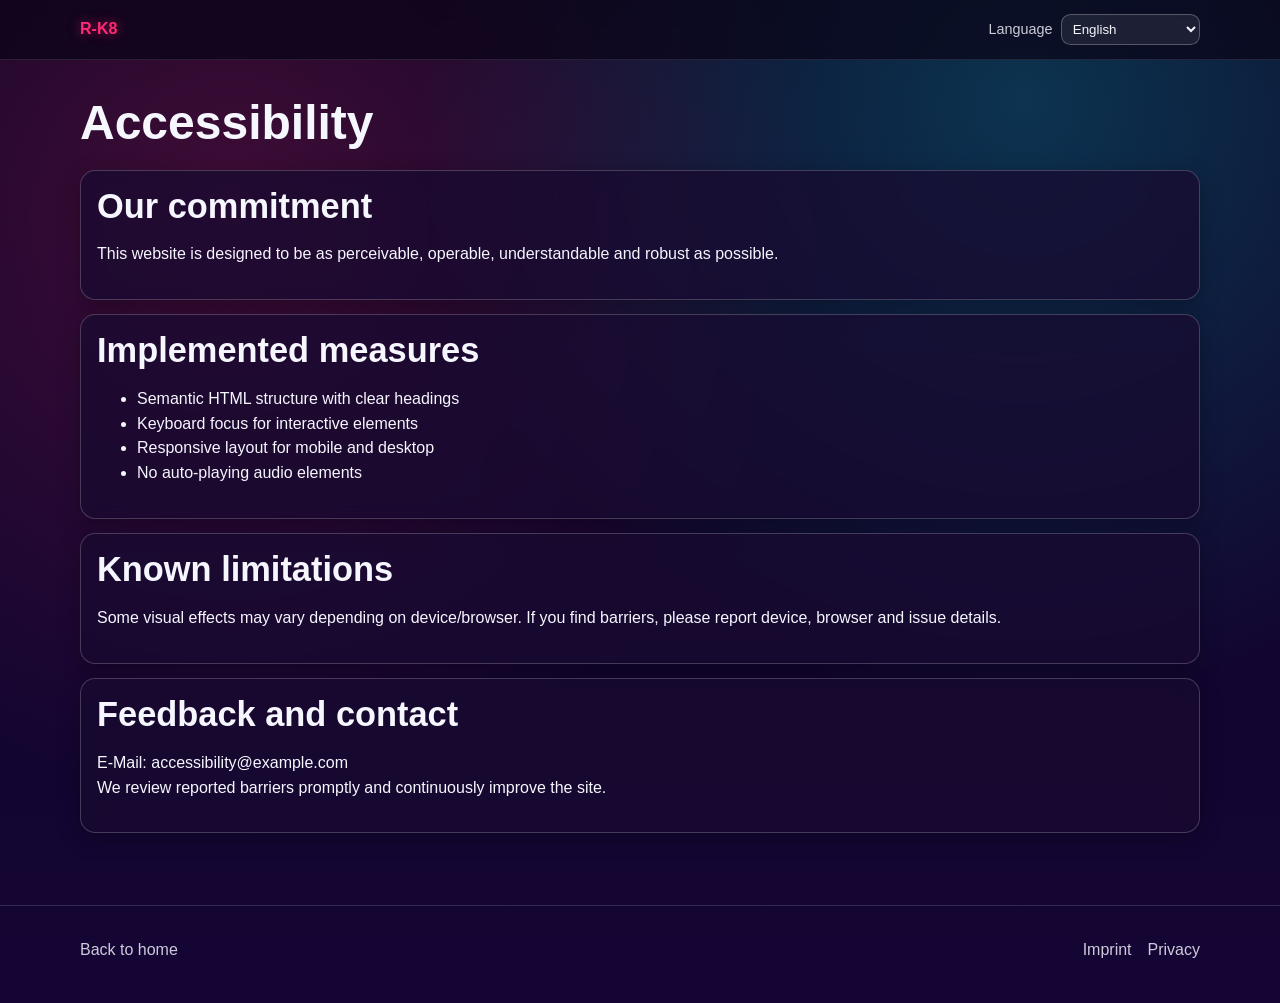
==== barrierefreiheit.html @ 899256f6 "Add files via upload" ====
<!doctype html>
<html lang="de">
  <head>
    <meta charset="UTF-8" />
    <meta name="viewport" content="width=device-width, initial-scale=1.0" />
    <title>Barrierefreiheit - R-K8</title>
    <link rel="stylesheet" href="./styles.css" />
  </head>
  <body>
    <header class="site-header">
      <nav class="container nav">
        <a class="brand" href="./index.html">
          <span class="brand-mark">R-K8</span>
        </a>
        <label class="lang-wrap">
          <span data-i18n="langLabel">Sprache</span>
          <select id="language-picker" aria-label="Sprache"></select>
        </label>
      </nav>
    </header>

    <main class="container legal-main">
      <h1 data-i18n="access">Barrierefreiheit</h1>
      <div class="legal-grid">
        <section class="legal-card">
          <h2 data-i18n="a1t">Unser Anspruch</h2>
          <p data-i18n="a1d">
            Diese Website ist so gestaltet, dass sie möglichst wahrnehmbar,
            bedienbar, verständlich und robust ist. Das betrifft besonders
            Struktur, Kontrast und Bedienung ohne Maus.
          </p>
        </section>

        <section class="legal-card">
          <h2 data-i18n="a2t">Umgesetzte Maßnahmen</h2>
          <ul>
            <li data-i18n="a2l1">Semantische HTML-Struktur mit klaren Ueberschriften</li>
            <li data-i18n="a2l2">Tastaturfokus für interaktive Elemente</li>
            <li data-i18n="a2l3">Responsives Layout für Mobilgeräte und Desktop</li>
            <li data-i18n="a2l4">Verzicht auf auto-playende Audioelemente</li>
          </ul>
        </section>

        <section class="legal-card">
          <h2 data-i18n="a3t">Bekannte Einschränkungen</h2>
          <p data-i18n="a3d">
            Einzelne visuelle Effekte (Neon-Glows, Glas-Effekte) können je nach
            Endgerät variieren. Wenn du auf Probleme stößt, melde dich bitte mit
            Gerät, Browser und kurzer Beschreibung.
          </p>
        </section>

        <section class="legal-card">
          <h2 data-i18n="a4t">Feedback und Kontakt</h2>
          <p>
            E-Mail: accessibility@example.com<br />
            <span data-i18n="a4d">Wir prüfen gemeldete Barrieren zeitnah und verbessern die Seite fortlaufend.</span>
          </p>
        </section>
      </div>
    </main>

    <footer class="site-footer">
      <div class="container footer-grid">
        <p><a href="./index.html" data-i18n="backHome">Zurück zur Startseite</a></p>
        <nav aria-label="Rechtliches">
          <a href="./impressum.html" data-i18n="imprint">Impressum</a>
          <a href="./datenschutz.html" data-i18n="privacy">Datenschutz</a>
        </nav>
      </div>
    </footer>
    <script src="./app.js"></script>
  </body>
</html>
---- styles.css ----
:root {
  --bg-top: #0d0524;
  --bg-bottom: #150535;
  --surface: rgba(24, 10, 48, 0.72);
  --surface-border: rgba(255, 255, 255, 0.2);
  --text: #f6f6ff;
  --text-muted: rgba(246, 246, 255, 0.82);
  --cyan: #05d8e8;
  --magenta: #ff2975;
  --purple: #8b3eff;
  --focus: #a7f6ff;
}

*,
*::before,
*::after {
  box-sizing: border-box;
}

html,
body {
  margin: 0;
  padding: 0;
  max-width: 100%;
  overflow-x: hidden;
}

body {
  font-family: Inter, -apple-system, BlinkMacSystemFont, "Segoe UI", Roboto, sans-serif;
  color: var(--text);
  background:
    radial-gradient(circle at 18% 20%, rgba(255, 41, 117, 0.2), transparent 45%),
    radial-gradient(circle at 80% 10%, rgba(5, 216, 232, 0.22), transparent 45%),
    linear-gradient(180deg, var(--bg-top), var(--bg-bottom));
  line-height: 1.55;
}

.container {
  width: min(1120px, 92%);
  margin: 0 auto;
}

.skip-link {
  position: absolute;
  left: -9999px;
}

.skip-link:focus {
  left: 1rem;
  top: 1rem;
  background: #000;
  color: #fff;
  padding: 0.6rem 0.9rem;
  border-radius: 0.5rem;
  z-index: 1000;
}

.site-header {
  position: sticky;
  top: 0;
  backdrop-filter: blur(12px);
  background: rgba(10, 5, 24, 0.72);
  border-bottom: 1px solid rgba(255, 255, 255, 0.1);
  z-index: 20;
}

.nav {
  display: flex;
  align-items: center;
  justify-content: space-between;
  gap: 1rem;
  padding: 0.9rem 0;
}

.brand {
  display: inline-flex;
  align-items: center;
  gap: 0.5rem;
  color: var(--text);
  text-decoration: none;
}

.brand-mark {
  font-weight: 800;
  color: var(--magenta);
  text-shadow: 0 0 12px rgba(255, 41, 117, 0.6);
}

.brand-name {
  font-weight: 700;
  letter-spacing: 0.02em;
}

.nav-links {
  list-style: none;
  display: flex;
  margin: 0;
  padding: 0;
  gap: 1rem;
}

.nav-links a {
  color: var(--text-muted);
  text-decoration: none;
  overflow-wrap: anywhere;
}

.nav-links a:hover {
  color: var(--cyan);
}

.lang-wrap {
  display: inline-flex;
  align-items: center;
  gap: 0.5rem;
  color: var(--text-muted);
  font-size: 0.9rem;
}

.lang-wrap select {
  background: rgba(255, 255, 255, 0.08);
  color: var(--text);
  border: 1px solid rgba(255, 255, 255, 0.25);
  border-radius: 0.6rem;
  padding: 0.35rem 0.45rem;
}

.hero {
  padding: 4rem 0 2rem;
}

.hero-grid {
  display: grid;
  grid-template-columns: 1.2fr 0.8fr;
  gap: 1.2rem;
  align-items: stretch;
}

.eyebrow {
  color: var(--cyan);
  text-transform: uppercase;
  letter-spacing: 0.12em;
  font-size: 0.78rem;
  margin-bottom: 0.5rem;
}

h1,
h2,
h3 {
  line-height: 1.15;
  margin-top: 0;
}

h1 {
  font-size: clamp(1.9rem, 4vw, 3rem);
  margin-bottom: 0.9rem;
}

h2 {
  font-size: clamp(1.45rem, 3vw, 2.15rem);
  margin-bottom: 1rem;
}

.lead {
  color: var(--text-muted);
  max-width: 62ch;
}

.cta-row {
  display: flex;
  gap: 0.8rem;
  flex-wrap: wrap;
  margin-top: 1.2rem;
}

.btn {
  display: inline-block;
  border-radius: 0.8rem;
  padding: 0.75rem 1.1rem;
  text-decoration: none;
  font-weight: 650;
  transition: transform 120ms ease;
}

.btn:hover {
  transform: translateY(-1px);
}

.btn-primary {
  color: #06131a;
  background: linear-gradient(180deg, #26efff, #05d8e8);
}

.btn-secondary {
  color: var(--text);
  border: 1px solid rgba(255, 255, 255, 0.3);
  background: rgba(255, 255, 255, 0.08);
}

.hero-panel,
.card,
.step,
.legal-card {
  background: var(--surface);
  border: 1px solid var(--surface-border);
  border-radius: 0.95rem;
  backdrop-filter: blur(10px);
  box-shadow: 0 6px 22px rgba(0, 0, 0, 0.28);
}

.hero-panel {
  padding: 1rem;
}

.hero-panel h2 {
  margin-bottom: 0.6rem;
}

.hero-panel ol {
  margin: 0;
  padding-left: 1.2rem;
}

.hero-panel li,
.card p,
.card h3,
.step p,
.step h3 {
  overflow-wrap: anywhere;
}

.section {
  padding: 2.2rem 0;
}

.section.alt {
  background: linear-gradient(180deg, rgba(13, 7, 30, 0.6), rgba(13, 7, 30, 0));
}

.cards,
.steps {
  display: grid;
  grid-template-columns: repeat(2, minmax(0, 1fr));
  gap: 0.9rem;
}

.card,
.step,
.legal-card {
  padding: 1rem;
}

.site-footer {
  border-top: 1px solid rgba(255, 255, 255, 0.14);
  margin-top: 1.5rem;
}

.footer-grid {
  display: flex;
  justify-content: space-between;
  align-items: center;
  gap: 1rem;
  padding: 1rem 0 1.5rem;
}

.footer-grid nav {
  display: flex;
  gap: 1rem;
  flex-wrap: wrap;
}

.footer-grid a {
  color: var(--text-muted);
  text-decoration: none;
}

.footer-grid a:hover {
  color: var(--cyan);
}

.legal-main {
  padding: 2.2rem 0 3rem;
}

.legal-main h1 {
  margin-bottom: 1.2rem;
}

.legal-grid {
  display: grid;
  gap: 0.9rem;
}

a:focus-visible,
button:focus-visible {
  outline: 2px solid var(--focus);
  outline-offset: 2px;
  border-radius: 0.45rem;
}

@media (max-width: 860px) {
  .hero-grid,
  .cards,
  .steps {
    grid-template-columns: 1fr;
  }

  .nav {
    flex-direction: column;
    align-items: flex-start;
  }

  .lang-wrap {
    width: 100%;
    justify-content: space-between;
  }

  .lang-wrap select {
    max-width: 58%;
  }

  .nav-links {
    width: 100%;
    flex-wrap: wrap;
    gap: 0.65rem 1rem;
  }

  .footer-grid {
    flex-direction: column;
    align-items: flex-start;
  }
}

@media (max-width: 430px) {
  .container {
    width: min(1120px, 94%);
  }

  .hero {
    padding-top: 3rem;
  }

  .lang-wrap {
    flex-direction: column;
    align-items: flex-start;
    gap: 0.35rem;
  }

  .lang-wrap select {
    width: 100%;
    max-width: 100%;
  }

  .cta-row {
    width: 100%;
  }

  .btn {
    width: 100%;
    text-align: center;
  }
}
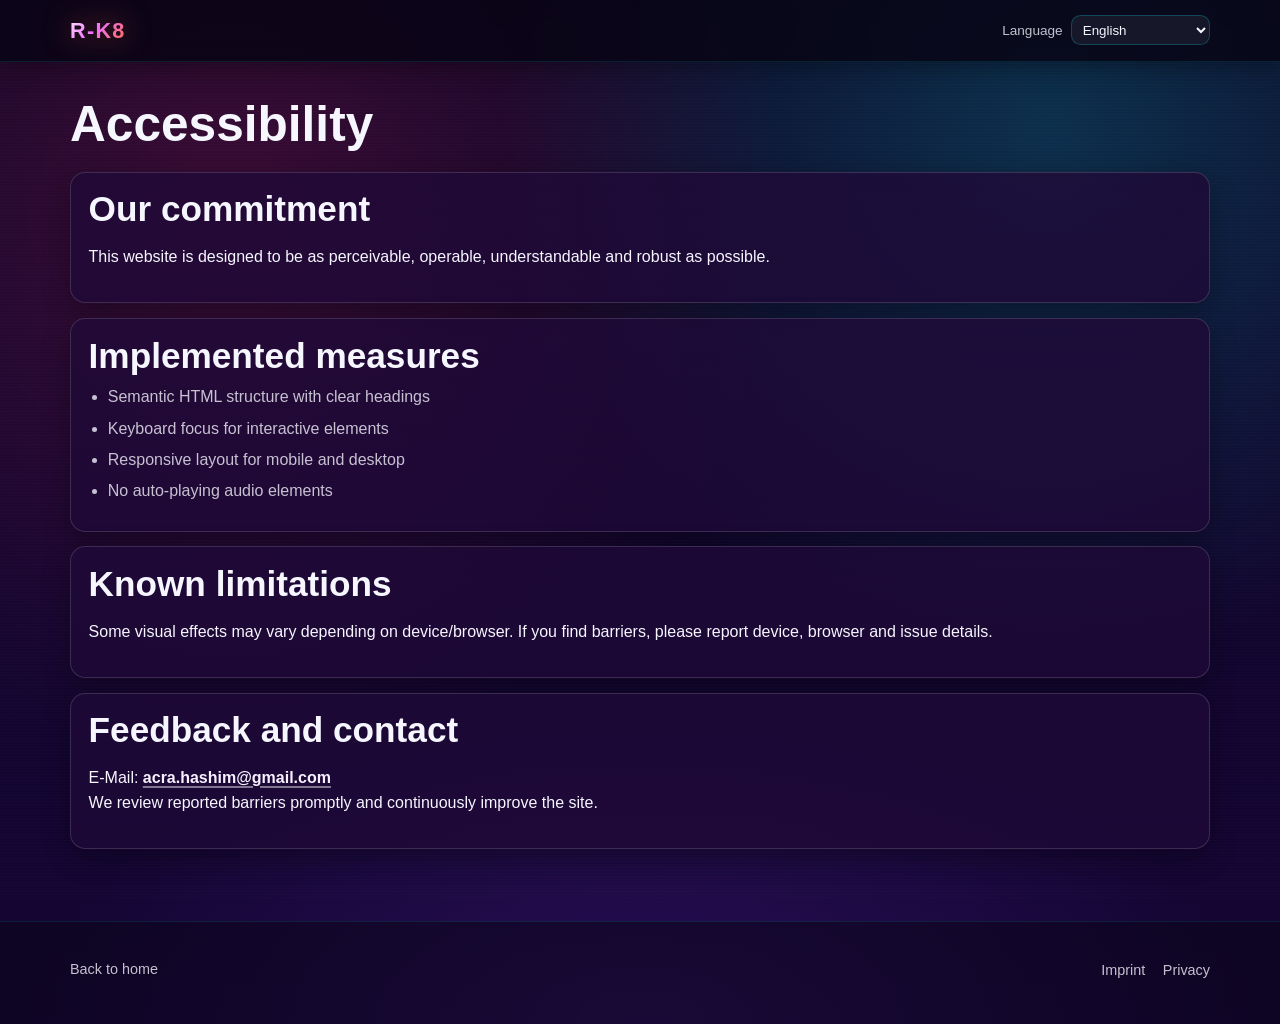
==== commit 5085bd0c: "Add files via upload" ====
--- a/barrierefreiheit.html
+++ b/barrierefreiheit.html
@@ -3,7 +3,12 @@
   <head>
     <meta charset="UTF-8" />
     <meta name="viewport" content="width=device-width, initial-scale=1.0" />
-    <title>Barrierefreiheit - R-K8</title>
+    <meta
+      name="description"
+      data-i18n-meta="metaDescAccess"
+      content="Barrierefreiheit der R-K8-Website: Maßnahmen, Grenzen und Kontakt für Feedback."
+    />
+    <title data-i18n="metaTitleAccess">Barrierefreiheit — R-K8</title>
     <link rel="stylesheet" href="./styles.css" />
   </head>
   <body>
@@ -53,7 +58,8 @@
         <section class="legal-card">
           <h2 data-i18n="a4t">Feedback und Kontakt</h2>
           <p>
-            E-Mail: accessibility@example.com<br />
+            <span data-i18n="contactEmailLabel">E-Mail:</span>
+            <a href="mailto:acra.hashim@gmail.com">acra.hashim@gmail.com</a><br />
             <span data-i18n="a4d">Wir prüfen gemeldete Barrieren zeitnah und verbessern die Seite fortlaufend.</span>
           </p>
         </section>
@@ -69,6 +75,7 @@
         </nav>
       </div>
     </footer>
+    <script src="./locale-packs.js"></script>
     <script src="./app.js"></script>
   </body>
 </html>
--- a/styles.css
+++ b/styles.css
@@ -1,20 +1,33 @@
 :root {
   --bg-top: #0d0524;
   --bg-bottom: #150535;
-  --surface: rgba(24, 10, 48, 0.72);
-  --surface-border: rgba(255, 255, 255, 0.2);
+  --surface: rgba(31, 10, 56, 0.78);
+  --surface-border: rgba(255, 255, 255, 0.14);
   --text: #f6f6ff;
-  --text-muted: rgba(246, 246, 255, 0.82);
+  --text-muted: rgba(246, 246, 255, 0.78);
   --cyan: #05d8e8;
+  --cyan-glow: rgba(5, 216, 232, 0.45);
   --magenta: #ff2975;
+  --magenta-glow: rgba(255, 41, 117, 0.42);
   --purple: #8b3eff;
+  --yellow: #fff333;
+  --green: #33ff66;
   --focus: #a7f6ff;
+  --font-display: "SF Pro Display", Inter, -apple-system, BlinkMacSystemFont, "Segoe UI", Roboto, sans-serif;
+  --font-body: Inter, -apple-system, BlinkMacSystemFont, "Segoe UI", Roboto, sans-serif;
+  --link-legal: #f6f0ff;
+  --link-legal-hover: #ffffff;
 }
 
 *,
 *::before,
 *::after {
   box-sizing: border-box;
+}
+
+html {
+  scroll-behavior: smooth;
+  -webkit-text-size-adjust: 100%;
 }
 
 html,
@@ -26,17 +39,37 @@
 }
 
 body {
-  font-family: Inter, -apple-system, BlinkMacSystemFont, "Segoe UI", Roboto, sans-serif;
+  font-family: var(--font-body);
   color: var(--text);
   background:
-    radial-gradient(circle at 18% 20%, rgba(255, 41, 117, 0.2), transparent 45%),
-    radial-gradient(circle at 80% 10%, rgba(5, 216, 232, 0.22), transparent 45%),
+    radial-gradient(ellipse 80% 50% at 50% 100%, rgba(139, 62, 255, 0.18), transparent 60%),
+    radial-gradient(circle at 18% 20%, rgba(255, 41, 117, 0.18), transparent 42%),
+    radial-gradient(circle at 82% 12%, rgba(5, 216, 232, 0.2), transparent 40%),
     linear-gradient(180deg, var(--bg-top), var(--bg-bottom));
   line-height: 1.55;
+  min-height: 100vh;
+}
+
+body::before {
+  content: "";
+  position: fixed;
+  inset: 0;
+  pointer-events: none;
+  z-index: 0;
+  opacity: 0.035;
+  background-image: repeating-linear-gradient(
+    0deg,
+    transparent,
+    transparent 2px,
+    rgba(255, 255, 255, 0.5) 2px,
+    rgba(255, 255, 255, 0.5) 3px
+  );
 }
 
 .container {
-  width: min(1120px, 92%);
+  position: relative;
+  z-index: 1;
+  width: min(1140px, 92%);
   margin: 0 auto;
 }
 
@@ -58,9 +91,9 @@
 .site-header {
   position: sticky;
   top: 0;
-  backdrop-filter: blur(12px);
-  background: rgba(10, 5, 24, 0.72);
-  border-bottom: 1px solid rgba(255, 255, 255, 0.1);
+  background: rgba(8, 4, 20, 0.94);
+  border-bottom: 1px solid rgba(5, 216, 232, 0.12);
+  box-shadow: 0 4px 24px rgba(0, 0, 0, 0.35);
   z-index: 20;
 }
 
@@ -69,7 +102,7 @@
   align-items: center;
   justify-content: space-between;
   gap: 1rem;
-  padding: 0.9rem 0;
+  padding: 0.85rem 0;
 }
 
 .brand {
@@ -81,14 +114,15 @@
 }
 
 .brand-mark {
-  font-weight: 800;
-  color: var(--magenta);
-  text-shadow: 0 0 12px rgba(255, 41, 117, 0.6);
-}
-
-.brand-name {
-  font-weight: 700;
-  letter-spacing: 0.02em;
+  font-family: var(--font-display);
+  font-weight: 900;
+  font-size: 1.35rem;
+  letter-spacing: 0.06em;
+  background: linear-gradient(135deg, #fff5ff 0%, #f270ff 45%, #ff6b35 100%);
+  -webkit-background-clip: text;
+  background-clip: text;
+  color: transparent;
+  filter: drop-shadow(0 0 14px rgba(255, 107, 53, 0.55));
 }
 
 .nav-links {
@@ -96,17 +130,23 @@
   display: flex;
   margin: 0;
   padding: 0;
-  gap: 1rem;
+  gap: 0.35rem 1rem;
+  flex-wrap: wrap;
 }
 
 .nav-links a {
   color: var(--text-muted);
   text-decoration: none;
+  font-size: 0.88rem;
+  font-weight: 550;
+  letter-spacing: 0.02em;
   overflow-wrap: anywhere;
+  transition: color 0.15s ease, text-shadow 0.15s ease;
 }
 
 .nav-links a:hover {
   color: var(--cyan);
+  text-shadow: 0 0 12px var(--cyan-glow);
 }
 
 .lang-wrap {
@@ -114,106 +154,341 @@
   align-items: center;
   gap: 0.5rem;
   color: var(--text-muted);
-  font-size: 0.9rem;
+  font-size: 0.85rem;
 }
 
 .lang-wrap select {
-  background: rgba(255, 255, 255, 0.08);
+  background: rgba(255, 255, 255, 0.06);
   color: var(--text);
-  border: 1px solid rgba(255, 255, 255, 0.25);
+  border: 1px solid rgba(5, 216, 232, 0.25);
   border-radius: 0.6rem;
   padding: 0.35rem 0.45rem;
 }
 
 .hero {
-  padding: 4rem 0 2rem;
+  padding: 3.5rem 0 2.5rem;
 }
 
 .hero-grid {
   display: grid;
-  grid-template-columns: 1.2fr 0.8fr;
-  gap: 1.2rem;
-  align-items: stretch;
+  grid-template-columns: 1.15fr 0.85fr;
+  gap: 1.5rem;
+  align-items: center;
+}
+
+.hero-grid > * {
+  min-width: 0;
+}
+
+.hero-visual {
+  position: relative;
+  width: 100%;
+  min-height: 280px;
+  border-radius: 1rem;
+  overflow: hidden;
+  border: 1px solid rgba(5, 216, 232, 0.22);
+  background:
+    radial-gradient(ellipse 90% 55% at 50% 100%, rgba(255, 41, 117, 0.22), transparent 58%),
+    radial-gradient(circle at 20% 15%, rgba(5, 216, 232, 0.14), transparent 42%),
+    linear-gradient(180deg, rgba(13, 5, 36, 0.4) 0%, rgba(21, 5, 53, 0.95) 100%);
+  box-shadow:
+    0 0 40px rgba(5, 216, 232, 0.08),
+    inset 0 0 60px rgba(139, 62, 255, 0.12);
+}
+
+.hero-visual::before {
+  content: "";
+  position: absolute;
+  top: 0;
+  right: 0;
+  bottom: 0;
+  left: 0;
+  z-index: 0;
+  background: repeating-linear-gradient(
+    90deg,
+    transparent,
+    transparent 28px,
+    rgba(5, 216, 232, 0.14) 28px,
+    rgba(5, 216, 232, 0.14) 29px
+  );
+  -webkit-transform: perspective(320px) rotateX(58deg) scale(1.6);
+  transform: perspective(320px) rotateX(58deg) scale(1.6);
+  -webkit-transform-origin: center 85%;
+  transform-origin: center 85%;
+  opacity: 0.7;
+  pointer-events: none;
+  -webkit-backface-visibility: hidden;
+  backface-visibility: hidden;
+}
+
+.hero-sprites {
+  position: absolute;
+  top: 0;
+  right: 0;
+  bottom: 0;
+  left: 0;
+  z-index: 1;
+  pointer-events: none;
+  -webkit-transform: translateZ(0);
+  transform: translateZ(0);
+}
+
+.hero-enemy {
+  position: absolute;
+  display: block;
+  height: auto;
+  -webkit-transform: rotate(180deg);
+  transform: rotate(180deg);
+  image-rendering: -webkit-optimize-contrast;
+  image-rendering: pixelated;
+  image-rendering: crisp-edges;
+  user-select: none;
+  -webkit-user-drag: none;
+  -webkit-filter: drop-shadow(0 0 8px rgba(5, 216, 232, 0.45))
+    drop-shadow(0 0 14px rgba(255, 41, 117, 0.28));
+  filter: drop-shadow(0 0 8px rgba(5, 216, 232, 0.45))
+    drop-shadow(0 0 14px rgba(255, 41, 117, 0.28));
+  -webkit-animation: enemyDrift 4.2s ease-in-out infinite;
+  animation: enemyDrift 4.2s ease-in-out infinite;
+}
+
+.hero-enemy--1 {
+  top: 14%;
+  left: 18%;
+  width: min(34%, 96px);
+  animation-delay: 0s;
+}
+
+.hero-enemy--2 {
+  top: 26%;
+  right: 14%;
+  width: min(30%, 88px);
+  animation-delay: 0.9s;
+}
+
+.hero-enemy--3 {
+  top: 42%;
+  left: 10%;
+  width: min(28%, 80px);
+  animation-delay: 1.6s;
+}
+
+.hero-title-stack {
+  position: absolute;
+  left: 50%;
+  top: 50%;
+  -webkit-transform: translate(-50%, -50%);
+  transform: translate(-50%, -50%);
+  z-index: 3;
+  display: flex;
+  flex-direction: column;
+  align-items: center;
+  gap: 0.2rem;
+  text-align: center;
+  pointer-events: none;
+  width: max-content;
+  max-width: 92%;
+}
+
+.hero-welcome {
+  margin: 0;
+  font-family: var(--font-display);
+  font-size: clamp(0.7rem, 2.6vw, 0.92rem);
+  font-weight: 700;
+  letter-spacing: 0.16em;
+  text-transform: uppercase;
+  color: rgba(246, 246, 255, 0.82);
+  text-shadow: 0 0 14px rgba(5, 216, 232, 0.35);
+  white-space: nowrap;
+}
+
+/* Synthwave-Chrom „R-K8“ — kein filter auf dem Container (Safari + background-clip:text) */
+.hero-game-title {
+  position: relative;
+  display: inline-block;
+  margin: 0;
+  font-family: var(--font-display);
+  font-size: clamp(2.4rem, 9vw, 3.35rem);
+  font-weight: 900;
+  letter-spacing: 0.08em;
+  line-height: 1;
+  white-space: nowrap;
+  pointer-events: none;
+}
+
+.hero-game-title__outline,
+.hero-game-title__fill {
+  display: block;
+}
+
+.hero-game-title__outline {
+  position: absolute;
+  top: 0;
+  right: 0;
+  bottom: 0;
+  left: 0;
+  color: rgba(224, 245, 255, 0.92);
+  text-shadow:
+    -1px -1px 0 rgba(224, 245, 255, 0.92),
+    0 -1px 0 rgba(224, 245, 255, 0.92),
+    1px -1px 0 rgba(224, 245, 255, 0.92),
+    -1px 0 0 rgba(224, 245, 255, 0.92),
+    1px 0 0 rgba(224, 245, 255, 0.92),
+    -1px 1px 0 rgba(224, 245, 255, 0.92),
+    0 1px 0 rgba(224, 245, 255, 0.92),
+    1px 1px 0 rgba(224, 245, 255, 0.92);
+}
+
+.hero-game-title__fill {
+  position: relative;
+  background: linear-gradient(
+    180deg,
+    #52e0ff 0%,
+    #9ef2ff 32%,
+    #ebfcff 43%,
+    #ffffff 49.5%,
+    #ffffff 52%,
+    #ff6bd1 57%,
+    #ff296e 74%,
+    #5c1485 100%
+  );
+  -webkit-background-clip: text;
+  background-clip: text;
+  -webkit-text-fill-color: transparent;
+  color: transparent;
+  text-shadow:
+    0 -2px 10px rgba(5, 216, 232, 0.45),
+    0 4px 12px rgba(255, 41, 117, 0.35),
+    0 2px 4px rgba(0, 0, 0, 0.65);
+}
+
+@-webkit-keyframes enemyDrift {
+  0%, 100% {
+    -webkit-transform: rotate(180deg) translateY(0);
+    transform: rotate(180deg) translateY(0);
+  }
+  50% {
+    -webkit-transform: rotate(180deg) translateY(10px);
+    transform: rotate(180deg) translateY(10px);
+  }
+}
+
+@keyframes enemyDrift {
+  0%, 100% {
+    -webkit-transform: rotate(180deg) translateY(0);
+    transform: rotate(180deg) translateY(0);
+  }
+  50% {
+    -webkit-transform: rotate(180deg) translateY(10px);
+    transform: rotate(180deg) translateY(10px);
+  }
+}
+
+/* Safari: 3D-Gitter-Fallback wenn Perspektive clipped wird */
+@supports (-webkit-touch-callout: none) {
+  .hero-visual {
+    isolation: isolate;
+  }
 }
 
 .eyebrow {
   color: var(--cyan);
   text-transform: uppercase;
-  letter-spacing: 0.12em;
-  font-size: 0.78rem;
-  margin-bottom: 0.5rem;
+  letter-spacing: 0.14em;
+  font-size: 0.76rem;
+  font-weight: 650;
+  margin-bottom: 0.55rem;
+  text-shadow: 0 0 18px var(--cyan-glow);
 }
 
 h1,
 h2,
 h3 {
-  line-height: 1.15;
+  font-family: var(--font-display);
+  line-height: 1.12;
   margin-top: 0;
 }
 
 h1 {
-  font-size: clamp(1.9rem, 4vw, 3rem);
-  margin-bottom: 0.9rem;
+  font-size: clamp(2rem, 4.2vw, 3.1rem);
+  margin-bottom: 0.85rem;
+  background: linear-gradient(135deg, #ffffff 0%, #e8d4ff 55%, #ffb8d0 100%);
+  -webkit-background-clip: text;
+  background-clip: text;
+  color: transparent;
 }
 
 h2 {
-  font-size: clamp(1.45rem, 3vw, 2.15rem);
-  margin-bottom: 1rem;
+  font-size: clamp(1.5rem, 3vw, 2.2rem);
+  margin-bottom: 0.65rem;
+}
+
+.section-lead {
+  color: var(--text-muted);
+  max-width: 68ch;
+  margin: 0 0 1.4rem;
+  font-size: 1.02rem;
 }
 
 .lead {
   color: var(--text-muted);
-  max-width: 62ch;
+  max-width: 58ch;
+  font-size: 1.05rem;
 }
 
 .cta-row {
   display: flex;
-  gap: 0.8rem;
+  gap: 0.75rem;
   flex-wrap: wrap;
-  margin-top: 1.2rem;
+  margin-top: 1.35rem;
 }
 
 .btn {
   display: inline-block;
-  border-radius: 0.8rem;
-  padding: 0.75rem 1.1rem;
+  border-radius: 0.75rem;
+  padding: 0.72rem 1.15rem;
   text-decoration: none;
   font-weight: 650;
-  transition: transform 120ms ease;
+  font-size: 0.92rem;
+  transition: transform 120ms ease, box-shadow 120ms ease;
 }
 
 .btn:hover {
-  transform: translateY(-1px);
+  transform: translateY(-2px);
 }
 
 .btn-primary {
   color: #06131a;
-  background: linear-gradient(180deg, #26efff, #05d8e8);
+  background: linear-gradient(180deg, #3ef5ff, var(--cyan));
+  box-shadow: 0 4px 20px var(--cyan-glow);
 }
 
 .btn-secondary {
   color: var(--text);
-  border: 1px solid rgba(255, 255, 255, 0.3);
-  background: rgba(255, 255, 255, 0.08);
+  border: 1px solid rgba(255, 41, 117, 0.45);
+  background: rgba(255, 41, 117, 0.1);
+  box-shadow: 0 0 16px rgba(255, 41, 117, 0.12);
 }
 
 .hero-panel,
 .card,
 .step,
-.legal-card {
+.legal-card,
+.stat-pill {
   background: var(--surface);
   border: 1px solid var(--surface-border);
   border-radius: 0.95rem;
-  backdrop-filter: blur(10px);
-  box-shadow: 0 6px 22px rgba(0, 0, 0, 0.28);
+  box-shadow: 0 8px 28px rgba(0, 0, 0, 0.32);
 }
 
 .hero-panel {
-  padding: 1rem;
+  padding: 1.1rem 1.15rem;
 }
 
 .hero-panel h2 {
-  margin-bottom: 0.6rem;
+  font-size: 1.05rem;
+  color: var(--cyan);
+  margin-bottom: 0.55rem;
 }
 
 .hero-panel ol {
@@ -221,38 +496,171 @@
   padding-left: 1.2rem;
 }
 
-.hero-panel li,
-.card p,
-.card h3,
-.step p,
-.step h3 {
-  overflow-wrap: anywhere;
+.hero-panel li {
+  margin-bottom: 0.35rem;
+  color: var(--text-muted);
+}
+
+.stat-row {
+  display: flex;
+  flex-wrap: wrap;
+  gap: 0.55rem;
+  margin-top: 1rem;
+}
+
+.stat-pill {
+  padding: 0.35rem 0.75rem;
+  font-size: 0.78rem;
+  font-weight: 650;
+  letter-spacing: 0.04em;
+  text-transform: uppercase;
+  color: var(--cyan);
+  border-color: rgba(5, 216, 232, 0.28);
 }
 
 .section {
-  padding: 2.2rem 0;
+  padding: 2.5rem 0;
 }
 
 .section.alt {
-  background: linear-gradient(180deg, rgba(13, 7, 30, 0.6), rgba(13, 7, 30, 0));
+  background: linear-gradient(180deg, rgba(13, 7, 30, 0.55), rgba(13, 7, 30, 0));
+  border-top: 1px solid rgba(255, 255, 255, 0.04);
+  border-bottom: 1px solid rgba(255, 255, 255, 0.04);
+}
+
+.section-header {
+  margin-bottom: 1.25rem;
+}
+
+.section-tag {
+  display: inline-block;
+  font-size: 0.72rem;
+  font-weight: 700;
+  letter-spacing: 0.12em;
+  text-transform: uppercase;
+  color: var(--magenta);
+  margin-bottom: 0.4rem;
 }
 
 .cards,
-.steps {
+.steps,
+.feature-grid {
   display: grid;
   grid-template-columns: repeat(2, minmax(0, 1fr));
-  gap: 0.9rem;
+  gap: 0.85rem;
+}
+
+.feature-grid.cols-3 {
+  grid-template-columns: repeat(3, minmax(0, 1fr));
 }
 
 .card,
 .step,
 .legal-card {
-  padding: 1rem;
+  padding: 1.05rem 1.1rem;
+  overflow-wrap: anywhere;
+}
+
+.card h3,
+.step h3 {
+  font-size: 1rem;
+  margin-bottom: 0.45rem;
+}
+
+.card p,
+.step p {
+  margin: 0;
+  color: var(--text-muted);
+  font-size: 0.94rem;
+}
+
+.card-icon {
+  display: inline-flex;
+  align-items: center;
+  justify-content: center;
+  width: 2rem;
+  height: 2rem;
+  border-radius: 0.55rem;
+  font-size: 0.95rem;
+  margin-bottom: 0.55rem;
+  font-weight: 800;
+}
+
+.card.cyan { border-color: rgba(5, 216, 232, 0.35); }
+.card.cyan .card-icon { background: rgba(5, 216, 232, 0.15); color: var(--cyan); box-shadow: 0 0 14px var(--cyan-glow); }
+.card.magenta { border-color: rgba(255, 41, 117, 0.35); }
+.card.magenta .card-icon { background: rgba(255, 41, 117, 0.15); color: var(--magenta); box-shadow: 0 0 14px var(--magenta-glow); }
+.card.purple { border-color: rgba(139, 62, 255, 0.35); }
+.card.purple .card-icon { background: rgba(139, 62, 255, 0.18); color: #c89bff; }
+.card.yellow { border-color: rgba(255, 243, 51, 0.3); }
+.card.yellow .card-icon { background: rgba(255, 243, 51, 0.12); color: var(--yellow); }
+.card.green { border-color: rgba(51, 255, 102, 0.28); }
+.card.green .card-icon { background: rgba(51, 255, 102, 0.1); color: var(--green); }
+
+.rank-ladder {
+  display: grid;
+  gap: 0.55rem;
+  margin-top: 0.5rem;
+}
+
+.rank-item {
+  display: flex;
+  align-items: center;
+  gap: 0.75rem;
+  padding: 0.65rem 0.85rem;
+  border-radius: 0.75rem;
+  background: rgba(255, 255, 255, 0.04);
+  border: 1px solid rgba(255, 255, 255, 0.08);
+  font-size: 0.9rem;
+}
+
+.rank-badge {
+  flex-shrink: 0;
+  width: 2rem;
+  height: 2rem;
+  border-radius: 50%;
+  display: flex;
+  align-items: center;
+  justify-content: center;
+  font-weight: 800;
+  font-size: 0.72rem;
+}
+
+.rank-badge.recruit { background: rgba(5, 216, 232, 0.2); color: var(--cyan); }
+.rank-badge.pilot { background: rgba(51, 255, 102, 0.18); color: var(--green); }
+.rank-badge.ace { background: rgba(255, 243, 51, 0.15); color: var(--yellow); }
+.rank-badge.commander { background: rgba(139, 62, 255, 0.22); color: #c89bff; }
+.rank-badge.legend { background: rgba(255, 165, 40, 0.2); color: #ffc857; }
+
+.rank-item span:last-child {
+  color: var(--text-muted);
+  margin-left: auto;
+  font-size: 0.82rem;
+}
+
+.support-banner {
+  margin-top: 1.5rem;
+  padding: 1.1rem 1.2rem;
+  border-radius: 0.95rem;
+  border: 1px solid rgba(5, 216, 232, 0.25);
+  background: linear-gradient(135deg, rgba(5, 216, 232, 0.08), rgba(139, 62, 255, 0.1));
+  display: flex;
+  flex-wrap: wrap;
+  align-items: center;
+  justify-content: space-between;
+  gap: 0.85rem;
+}
+
+.support-banner p {
+  margin: 0;
+  color: var(--text-muted);
+  max-width: 52ch;
 }
 
 .site-footer {
-  border-top: 1px solid rgba(255, 255, 255, 0.14);
+  border-top: 1px solid rgba(5, 216, 232, 0.12);
   margin-top: 1.5rem;
+  background: rgba(8, 4, 20, 0.5);
 }
 
 .footer-grid {
@@ -260,18 +668,19 @@
   justify-content: space-between;
   align-items: center;
   gap: 1rem;
-  padding: 1rem 0 1.5rem;
+  padding: 1.2rem 0 1.6rem;
 }
 
 .footer-grid nav {
   display: flex;
-  gap: 1rem;
+  gap: 0.85rem 1.1rem;
   flex-wrap: wrap;
 }
 
 .footer-grid a {
   color: var(--text-muted);
   text-decoration: none;
+  font-size: 0.9rem;
 }
 
 .footer-grid a:hover {
@@ -284,6 +693,10 @@
 
 .legal-main h1 {
   margin-bottom: 1.2rem;
+  color: var(--text);
+  background: none;
+  -webkit-background-clip: unset;
+  background-clip: unset;
 }
 
 .legal-grid {
@@ -291,20 +704,73 @@
   gap: 0.9rem;
 }
 
+.legal-meta {
+  color: var(--text-muted);
+  font-size: 0.9rem;
+  margin: -0.4rem 0 1.2rem;
+}
+
+.legal-card ul {
+  margin: 0.35rem 0 0.65rem;
+  padding-left: 1.2rem;
+  color: var(--text-muted);
+}
+
+.legal-card li {
+  margin-bottom: 0.4rem;
+}
+
+.legal-card li:last-child {
+  margin-bottom: 0;
+}
+
+.legal-card a,
+.legal-links a,
+.legal-meta a {
+  color: var(--link-legal);
+  font-weight: 600;
+  text-decoration: underline;
+  text-decoration-thickness: 1.5px;
+  text-underline-offset: 0.2em;
+  text-decoration-color: rgba(255, 255, 255, 0.45);
+}
+
+.legal-card a:hover,
+.legal-links a:hover,
+.legal-meta a:hover {
+  color: var(--link-legal-hover);
+  text-decoration-color: var(--magenta);
+}
+
+.legal-links__sep {
+  color: var(--text-muted);
+  margin: 0 0.35rem;
+}
+
 a:focus-visible,
-button:focus-visible {
+button:focus-visible,
+select:focus-visible {
   outline: 2px solid var(--focus);
   outline-offset: 2px;
   border-radius: 0.45rem;
 }
 
-@media (max-width: 860px) {
+@media (max-width: 960px) {
   .hero-grid,
   .cards,
-  .steps {
+  .steps,
+  .feature-grid,
+  .feature-grid.cols-3 {
     grid-template-columns: 1fr;
   }
 
+  .hero-visual {
+    min-height: 220px;
+    order: -1;
+  }
+}
+
+@media (max-width: 860px) {
   .nav {
     flex-direction: column;
     align-items: flex-start;
@@ -321,8 +787,6 @@
 
   .nav-links {
     width: 100%;
-    flex-wrap: wrap;
-    gap: 0.65rem 1rem;
   }
 
   .footer-grid {
@@ -333,11 +797,11 @@
 
 @media (max-width: 430px) {
   .container {
-    width: min(1120px, 94%);
+    width: min(1140px, 94%);
   }
 
   .hero {
-    padding-top: 3rem;
+    padding-top: 2.5rem;
   }
 
   .lang-wrap {
@@ -360,3 +824,42 @@
     text-align: center;
   }
 }
+
+@media (min-width: 961px) {
+  .site-header {
+    backdrop-filter: blur(12px);
+    -webkit-backdrop-filter: blur(12px);
+    background: rgba(8, 4, 20, 0.82);
+  }
+}
+
+/* Mobil: leichtere Scroll-Optimierung, Hero bleibt animiert */
+@media (max-width: 960px), (hover: none) and (pointer: coarse) {
+  .btn:hover {
+    transform: none;
+  }
+
+  .section {
+    content-visibility: auto;
+    contain-intrinsic-size: auto 480px;
+  }
+}
+
+@media (prefers-reduced-motion: reduce) {
+  html {
+    scroll-behavior: auto;
+  }
+
+  .hero-enemy {
+    animation: none;
+    will-change: auto;
+  }
+
+  *,
+  *::before,
+  *::after {
+    animation-duration: 0.01ms !important;
+    animation-iteration-count: 1 !important;
+    transition-duration: 0.01ms !important;
+  }
+}
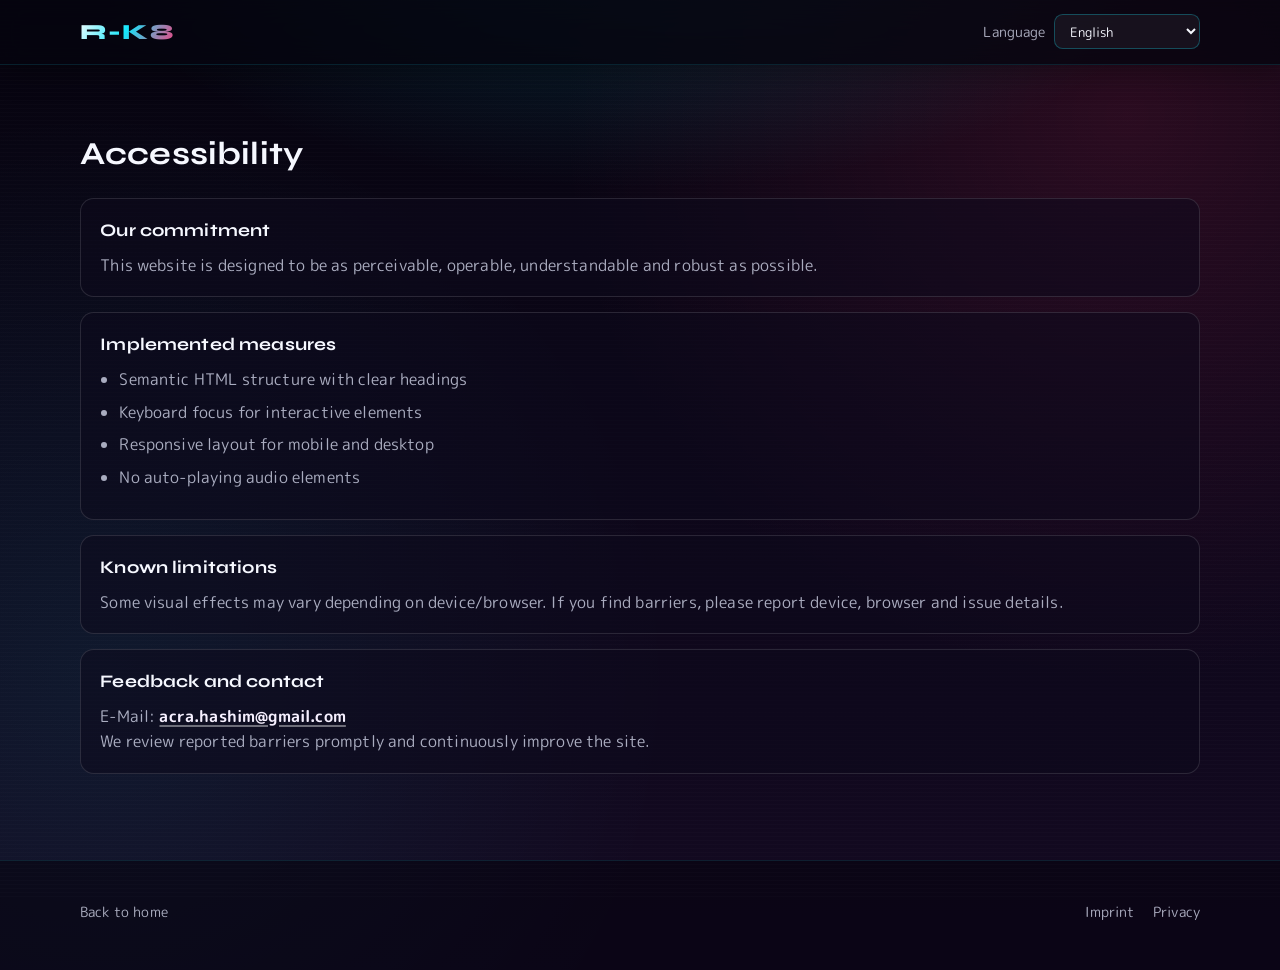
==== commit 698c2787: "Add files via upload" ====
--- a/barrierefreiheit.html
+++ b/barrierefreiheit.html
@@ -76,6 +76,7 @@
       </div>
     </footer>
     <script src="./locale-packs.js"></script>
+    <script src="./marketing-i18n.js"></script>
     <script src="./app.js"></script>
   </body>
 </html>
--- a/styles.css
+++ b/styles.css
@@ -1,22 +1,30 @@
+@import url("https://fonts.googleapis.com/css2?family=M+PLUS+Rounded+1c:wght@400;500;700;800&family=Syne:wght@600;700;800&display=swap");
+
 :root {
-  --bg-top: #0d0524;
-  --bg-bottom: #150535;
-  --surface: rgba(31, 10, 56, 0.78);
-  --surface-border: rgba(255, 255, 255, 0.14);
-  --text: #f6f6ff;
-  --text-muted: rgba(246, 246, 255, 0.78);
-  --cyan: #05d8e8;
-  --cyan-glow: rgba(5, 216, 232, 0.45);
-  --magenta: #ff2975;
-  --magenta-glow: rgba(255, 41, 117, 0.42);
-  --purple: #8b3eff;
-  --yellow: #fff333;
-  --green: #33ff66;
+  /* Match ArcadeTheme — anime cel neon */
+  --bg-top: #06040f;
+  --bg-mid: #0c0618;
+  --bg-bottom: #140a22;
+  --surface: rgba(14, 10, 28, 0.55);
+  --surface-strong: rgba(18, 12, 34, 0.82);
+  --surface-border: rgba(255, 255, 255, 0.12);
+  --text: #f6f8ff;
+  --text-muted: rgba(232, 236, 255, 0.72);
+  --cyan: #14e6fa;
+  --cyan-soft: rgba(20, 230, 250, 0.14);
+  --cyan-glow: rgba(20, 230, 250, 0.35);
+  --magenta: #ff387a;
+  --magenta-soft: rgba(255, 56, 122, 0.14);
+  --magenta-glow: rgba(255, 56, 122, 0.3);
+  --yellow: #ffe566;
+  --green: #4dff88;
   --focus: #a7f6ff;
-  --font-display: "SF Pro Display", Inter, -apple-system, BlinkMacSystemFont, "Segoe UI", Roboto, sans-serif;
-  --font-body: Inter, -apple-system, BlinkMacSystemFont, "Segoe UI", Roboto, sans-serif;
+  --font-display: "Syne", "Avenir Next", system-ui, sans-serif;
+  --font-body: "M PLUS Rounded 1c", "Avenir Next", system-ui, sans-serif;
   --link-legal: #f6f0ff;
   --link-legal-hover: #ffffff;
+  --radius: 0.85rem;
+  --ease-out: cubic-bezier(0.22, 1, 0.36, 1);
 }
 
 *,
@@ -42,12 +50,13 @@
   font-family: var(--font-body);
   color: var(--text);
   background:
-    radial-gradient(ellipse 80% 50% at 50% 100%, rgba(139, 62, 255, 0.18), transparent 60%),
-    radial-gradient(circle at 18% 20%, rgba(255, 41, 117, 0.18), transparent 42%),
-    radial-gradient(circle at 82% 12%, rgba(5, 216, 232, 0.2), transparent 40%),
-    linear-gradient(180deg, var(--bg-top), var(--bg-bottom));
-  line-height: 1.55;
+    radial-gradient(ellipse 80% 50% at 50% -8%, rgba(20, 230, 250, 0.16), transparent 55%),
+    radial-gradient(circle at 88% 12%, rgba(255, 56, 122, 0.14), transparent 40%),
+    radial-gradient(circle at 8% 70%, rgba(20, 230, 250, 0.08), transparent 42%),
+    linear-gradient(180deg, var(--bg-top) 0%, var(--bg-mid) 45%, var(--bg-bottom) 100%);
+  line-height: 1.6;
   min-height: 100vh;
+  letter-spacing: 0.01em;
 }
 
 body::before {
@@ -60,16 +69,16 @@
   background-image: repeating-linear-gradient(
     0deg,
     transparent,
-    transparent 2px,
-    rgba(255, 255, 255, 0.5) 2px,
-    rgba(255, 255, 255, 0.5) 3px
+    transparent 3px,
+    rgba(255, 255, 255, 0.45) 3px,
+    rgba(255, 255, 255, 0.45) 4px
   );
 }
 
 .container {
   position: relative;
   z-index: 1;
-  width: min(1140px, 92%);
+  width: min(1120px, 92%);
   margin: 0 auto;
 }
 
@@ -91,9 +100,9 @@
 .site-header {
   position: sticky;
   top: 0;
-  background: rgba(8, 4, 20, 0.94);
-  border-bottom: 1px solid rgba(5, 216, 232, 0.12);
-  box-shadow: 0 4px 24px rgba(0, 0, 0, 0.35);
+  background: rgba(6, 4, 15, 0.78);
+  border-bottom: 1px solid rgba(20, 230, 250, 0.12);
+  box-shadow: 0 8px 28px rgba(0, 0, 0, 0.28);
   z-index: 20;
 }
 
@@ -102,27 +111,25 @@
   align-items: center;
   justify-content: space-between;
   gap: 1rem;
-  padding: 0.85rem 0;
+  padding: 0.9rem 0;
 }
 
 .brand {
   display: inline-flex;
   align-items: center;
-  gap: 0.5rem;
   color: var(--text);
   text-decoration: none;
 }
 
 .brand-mark {
   font-family: var(--font-display);
-  font-weight: 900;
+  font-weight: 800;
   font-size: 1.35rem;
-  letter-spacing: 0.06em;
-  background: linear-gradient(135deg, #fff5ff 0%, #f270ff 45%, #ff6b35 100%);
+  letter-spacing: 0.08em;
+  background: linear-gradient(120deg, #ffffff 0%, var(--cyan) 48%, var(--magenta) 100%);
   -webkit-background-clip: text;
   background-clip: text;
   color: transparent;
-  filter: drop-shadow(0 0 14px rgba(255, 107, 53, 0.55));
 }
 
 .nav-links {
@@ -130,23 +137,21 @@
   display: flex;
   margin: 0;
   padding: 0;
-  gap: 0.35rem 1rem;
+  gap: 0.35rem 1.1rem;
   flex-wrap: wrap;
 }
 
 .nav-links a {
   color: var(--text-muted);
   text-decoration: none;
-  font-size: 0.88rem;
-  font-weight: 550;
+  font-size: 0.9rem;
+  font-weight: 700;
   letter-spacing: 0.02em;
-  overflow-wrap: anywhere;
-  transition: color 0.15s ease, text-shadow 0.15s ease;
+  transition: color 0.2s var(--ease-out);
 }
 
 .nav-links a:hover {
   color: var(--cyan);
-  text-shadow: 0 0 12px var(--cyan-glow);
 }
 
 .lang-wrap {
@@ -158,497 +163,369 @@
 }
 
 .lang-wrap select {
-  background: rgba(255, 255, 255, 0.06);
+  background: rgba(255, 255, 255, 0.05);
   color: var(--text);
-  border: 1px solid rgba(5, 216, 232, 0.25);
-  border-radius: 0.6rem;
-  padding: 0.35rem 0.45rem;
-}
-
-.hero {
-  padding: 3.5rem 0 2.5rem;
-}
-
-.hero-grid {
+  border: 1px solid rgba(20, 230, 250, 0.28);
+  border-radius: 0.55rem;
+  padding: 0.4rem 0.7rem;
+  font-family: var(--font-body);
+}
+
+/* —— Hero: one composition, brand first —— */
+.hero--anime {
+  position: relative;
+  min-height: min(92vh, 760px);
+  display: flex;
+  align-items: flex-end;
+  padding: 0 0 4.5rem;
+  overflow: hidden;
+}
+
+.hero-bg {
+  position: absolute;
+  inset: 0;
+  z-index: 0;
+  background:
+    radial-gradient(ellipse 70% 55% at 50% 100%, rgba(255, 56, 122, 0.22), transparent 60%),
+    radial-gradient(circle at 30% 40%, rgba(20, 230, 250, 0.12), transparent 45%),
+    linear-gradient(180deg, rgba(6, 4, 15, 0.15) 0%, rgba(6, 4, 15, 0.85) 100%);
+}
+
+.hero-glow {
+  position: absolute;
+  border-radius: 50%;
+  filter: blur(48px);
+  pointer-events: none;
+}
+
+.hero-glow--cyan {
+  width: 42%;
+  height: 40%;
+  top: 18%;
+  left: 22%;
+  background: rgba(20, 230, 250, 0.28);
+  animation: heroPulse 6.5s ease-in-out infinite;
+}
+
+.hero-glow--magenta {
+  width: 38%;
+  height: 36%;
+  bottom: 12%;
+  right: 14%;
+  background: rgba(255, 56, 122, 0.26);
+  animation: heroPulse 6.5s ease-in-out infinite 1.1s;
+}
+
+.hero-cel-grid {
+  position: absolute;
+  inset: 0;
+  opacity: 0.12;
+  background-image:
+    linear-gradient(rgba(20, 230, 250, 0.35) 1px, transparent 1px),
+    linear-gradient(90deg, rgba(255, 56, 122, 0.25) 1px, transparent 1px);
+  background-size: 48px 48px;
+  mask-image: linear-gradient(180deg, transparent, #000 30%, #000 70%, transparent);
+  -webkit-mask-image: linear-gradient(180deg, transparent, #000 30%, #000 70%, transparent);
+  animation: gridDrift 22s linear infinite;
+}
+
+.hero-horizon {
+  position: absolute;
+  left: -12%;
+  right: -12%;
+  bottom: -22%;
+  height: 58%;
+  background:
+    repeating-linear-gradient(
+      90deg,
+      transparent,
+      transparent 36px,
+      rgba(20, 230, 250, 0.18) 36px,
+      rgba(20, 230, 250, 0.18) 37px
+    ),
+    repeating-linear-gradient(
+      0deg,
+      transparent,
+      transparent 30px,
+      rgba(255, 56, 122, 0.12) 30px,
+      rgba(255, 56, 122, 0.12) 31px
+    );
+  transform: perspective(480px) rotateX(58deg);
+  transform-origin: center top;
+  opacity: 0.5;
+  mask-image: linear-gradient(180deg, rgba(0, 0, 0, 0.9), transparent 90%);
+  -webkit-mask-image: linear-gradient(180deg, rgba(0, 0, 0, 0.9), transparent 90%);
+  pointer-events: none;
+}
+
+.hero-copy {
+  position: relative;
+  z-index: 2;
+  max-width: 38rem;
+  padding-top: 6rem;
+}
+
+.hero-brand-signal {
+  margin: 0 0 0.35rem;
+  font-family: var(--font-display);
+  font-weight: 800;
+  font-size: clamp(3.6rem, 14vw, 7.2rem);
+  line-height: 0.92;
+  letter-spacing: 0.04em;
+  background: linear-gradient(115deg, #fff 8%, var(--cyan) 45%, var(--magenta) 92%);
+  -webkit-background-clip: text;
+  background-clip: text;
+  color: transparent;
+  text-shadow: 0 0 40px rgba(20, 230, 250, 0.25);
+  animation: brandIn 0.9s var(--ease-out) both;
+}
+
+.eyebrow {
+  margin: 0 0 0.65rem;
+  font-size: 0.78rem;
+  font-weight: 800;
+  letter-spacing: 0.18em;
+  text-transform: uppercase;
+  color: var(--cyan);
+  animation: fadeUp 0.7s var(--ease-out) 0.12s both;
+}
+
+.hero-copy h1 {
+  margin: 0 0 0.85rem;
+  font-family: var(--font-display);
+  font-weight: 800;
+  font-size: clamp(1.55rem, 4.2vw, 2.35rem);
+  line-height: 1.15;
+  color: var(--text);
+  animation: fadeUp 0.7s var(--ease-out) 0.2s both;
+}
+
+.lead {
+  margin: 0 0 1.4rem;
+  color: var(--text-muted);
+  font-size: 1.05rem;
+  max-width: 36ch;
+  animation: fadeUp 0.7s var(--ease-out) 0.28s both;
+}
+
+.cta-row {
+  display: flex;
+  flex-wrap: wrap;
+  gap: 0.75rem;
+  animation: fadeUp 0.7s var(--ease-out) 0.36s both;
+}
+
+.btn {
+  display: inline-flex;
+  align-items: center;
+  justify-content: center;
+  padding: 0.72rem 1.25rem;
+  border-radius: 0.7rem;
+  font-family: var(--font-body);
+  font-weight: 800;
+  font-size: 0.92rem;
+  text-decoration: none;
+  border: 1px solid transparent;
+  transition: transform 0.2s var(--ease-out), box-shadow 0.2s var(--ease-out), background 0.2s;
+}
+
+.btn-primary {
+  background: linear-gradient(135deg, var(--cyan), #0bb8d4);
+  color: #041018;
+  box-shadow: 0 0 24px rgba(20, 230, 250, 0.28);
+}
+
+.btn-primary:hover {
+  transform: translateY(-2px);
+  box-shadow: 0 0 32px rgba(20, 230, 250, 0.4);
+}
+
+.btn-secondary {
+  background: transparent;
+  color: var(--text);
+  border-color: rgba(255, 56, 122, 0.45);
+}
+
+.btn-secondary:hover {
+  border-color: var(--magenta);
+  background: rgba(255, 56, 122, 0.1);
+  transform: translateY(-2px);
+}
+
+.section {
+  padding: 3.75rem 0;
+}
+
+.section.alt {
+  background: linear-gradient(180deg, rgba(20, 230, 250, 0.03), rgba(255, 56, 122, 0.04));
+  border-block: 1px solid rgba(255, 255, 255, 0.05);
+}
+
+.section-header {
+  margin-bottom: 1.75rem;
+  max-width: 42rem;
+}
+
+.section-tag {
+  margin: 0 0 0.4rem;
+  font-size: 0.72rem;
+  font-weight: 800;
+  letter-spacing: 0.16em;
+  text-transform: uppercase;
+  color: var(--magenta);
+}
+
+.section-header h2 {
+  margin: 0 0 0.55rem;
+  font-family: var(--font-display);
+  font-size: clamp(1.55rem, 3.5vw, 2.1rem);
+  font-weight: 800;
+  line-height: 1.15;
+}
+
+.section-lead {
+  margin: 0;
+  color: var(--text-muted);
+  font-size: 1.02rem;
+}
+
+.cabinet-rail,
+.shop-grid {
   display: grid;
-  grid-template-columns: 1.15fr 0.85fr;
-  gap: 1.5rem;
-  align-items: center;
-}
-
-.hero-grid > * {
-  min-width: 0;
-}
-
-.hero-visual {
+  gap: 0.9rem;
+}
+
+.cabinet-rail {
+  grid-template-columns: repeat(3, minmax(0, 1fr));
+}
+
+.shop-grid {
+  grid-template-columns: repeat(3, minmax(0, 1fr));
+}
+
+.cel-panel {
   position: relative;
-  width: 100%;
-  min-height: 280px;
-  border-radius: 1rem;
+  padding: 1.15rem 1.2rem 1.25rem;
+  border: 1.5px solid rgba(255, 255, 255, 0.14);
+  border-radius: var(--radius);
+  background:
+    linear-gradient(160deg, rgba(255, 255, 255, 0.05), transparent 42%),
+    var(--surface);
   overflow: hidden;
-  border: 1px solid rgba(5, 216, 232, 0.22);
-  background:
-    radial-gradient(ellipse 90% 55% at 50% 100%, rgba(255, 41, 117, 0.22), transparent 58%),
-    radial-gradient(circle at 20% 15%, rgba(5, 216, 232, 0.14), transparent 42%),
-    linear-gradient(180deg, rgba(13, 5, 36, 0.4) 0%, rgba(21, 5, 53, 0.95) 100%);
-  box-shadow:
-    0 0 40px rgba(5, 216, 232, 0.08),
-    inset 0 0 60px rgba(139, 62, 255, 0.12);
-}
-
-.hero-visual::before {
+}
+
+.cel-panel::before {
   content: "";
   position: absolute;
   top: 0;
+  left: 0;
   right: 0;
-  bottom: 0;
-  left: 0;
-  z-index: 0;
-  background: repeating-linear-gradient(
-    90deg,
-    transparent,
-    transparent 28px,
-    rgba(5, 216, 232, 0.14) 28px,
-    rgba(5, 216, 232, 0.14) 29px
-  );
-  -webkit-transform: perspective(320px) rotateX(58deg) scale(1.6);
-  transform: perspective(320px) rotateX(58deg) scale(1.6);
-  -webkit-transform-origin: center 85%;
-  transform-origin: center 85%;
+  height: 2px;
+  background: linear-gradient(90deg, transparent, var(--cyan), var(--magenta), transparent);
   opacity: 0.7;
-  pointer-events: none;
-  -webkit-backface-visibility: hidden;
-  backface-visibility: hidden;
-}
-
-.hero-sprites {
-  position: absolute;
-  top: 0;
-  right: 0;
-  bottom: 0;
-  left: 0;
-  z-index: 1;
-  pointer-events: none;
-  -webkit-transform: translateZ(0);
-  transform: translateZ(0);
-}
-
-.hero-enemy {
-  position: absolute;
-  display: block;
-  height: auto;
-  -webkit-transform: rotate(180deg);
-  transform: rotate(180deg);
-  image-rendering: -webkit-optimize-contrast;
-  image-rendering: pixelated;
-  image-rendering: crisp-edges;
-  user-select: none;
-  -webkit-user-drag: none;
-  -webkit-filter: drop-shadow(0 0 8px rgba(5, 216, 232, 0.45))
-    drop-shadow(0 0 14px rgba(255, 41, 117, 0.28));
-  filter: drop-shadow(0 0 8px rgba(5, 216, 232, 0.45))
-    drop-shadow(0 0 14px rgba(255, 41, 117, 0.28));
-  -webkit-animation: enemyDrift 4.2s ease-in-out infinite;
-  animation: enemyDrift 4.2s ease-in-out infinite;
-}
-
-.hero-enemy--1 {
-  top: 14%;
-  left: 18%;
-  width: min(34%, 96px);
-  animation-delay: 0s;
-}
-
-.hero-enemy--2 {
-  top: 26%;
-  right: 14%;
-  width: min(30%, 88px);
-  animation-delay: 0.9s;
-}
-
-.hero-enemy--3 {
-  top: 42%;
-  left: 10%;
-  width: min(28%, 80px);
-  animation-delay: 1.6s;
-}
-
-.hero-title-stack {
-  position: absolute;
-  left: 50%;
-  top: 50%;
-  -webkit-transform: translate(-50%, -50%);
-  transform: translate(-50%, -50%);
-  z-index: 3;
-  display: flex;
-  flex-direction: column;
-  align-items: center;
-  gap: 0.2rem;
-  text-align: center;
-  pointer-events: none;
-  width: max-content;
-  max-width: 92%;
-}
-
-.hero-welcome {
-  margin: 0;
-  font-family: var(--font-display);
-  font-size: clamp(0.7rem, 2.6vw, 0.92rem);
-  font-weight: 700;
-  letter-spacing: 0.16em;
-  text-transform: uppercase;
-  color: rgba(246, 246, 255, 0.82);
-  text-shadow: 0 0 14px rgba(5, 216, 232, 0.35);
-  white-space: nowrap;
-}
-
-/* Synthwave-Chrom „R-K8“ — kein filter auf dem Container (Safari + background-clip:text) */
-.hero-game-title {
-  position: relative;
-  display: inline-block;
-  margin: 0;
-  font-family: var(--font-display);
-  font-size: clamp(2.4rem, 9vw, 3.35rem);
-  font-weight: 900;
-  letter-spacing: 0.08em;
-  line-height: 1;
-  white-space: nowrap;
-  pointer-events: none;
-}
-
-.hero-game-title__outline,
-.hero-game-title__fill {
-  display: block;
-}
-
-.hero-game-title__outline {
-  position: absolute;
-  top: 0;
-  right: 0;
-  bottom: 0;
-  left: 0;
-  color: rgba(224, 245, 255, 0.92);
-  text-shadow:
-    -1px -1px 0 rgba(224, 245, 255, 0.92),
-    0 -1px 0 rgba(224, 245, 255, 0.92),
-    1px -1px 0 rgba(224, 245, 255, 0.92),
-    -1px 0 0 rgba(224, 245, 255, 0.92),
-    1px 0 0 rgba(224, 245, 255, 0.92),
-    -1px 1px 0 rgba(224, 245, 255, 0.92),
-    0 1px 0 rgba(224, 245, 255, 0.92),
-    1px 1px 0 rgba(224, 245, 255, 0.92);
-}
-
-.hero-game-title__fill {
-  position: relative;
-  background: linear-gradient(
-    180deg,
-    #52e0ff 0%,
-    #9ef2ff 32%,
-    #ebfcff 43%,
-    #ffffff 49.5%,
-    #ffffff 52%,
-    #ff6bd1 57%,
-    #ff296e 74%,
-    #5c1485 100%
-  );
-  -webkit-background-clip: text;
-  background-clip: text;
-  -webkit-text-fill-color: transparent;
-  color: transparent;
-  text-shadow:
-    0 -2px 10px rgba(5, 216, 232, 0.45),
-    0 4px 12px rgba(255, 41, 117, 0.35),
-    0 2px 4px rgba(0, 0, 0, 0.65);
-}
-
-@-webkit-keyframes enemyDrift {
-  0%, 100% {
-    -webkit-transform: rotate(180deg) translateY(0);
-    transform: rotate(180deg) translateY(0);
-  }
-  50% {
-    -webkit-transform: rotate(180deg) translateY(10px);
-    transform: rotate(180deg) translateY(10px);
-  }
-}
-
-@keyframes enemyDrift {
-  0%, 100% {
-    -webkit-transform: rotate(180deg) translateY(0);
-    transform: rotate(180deg) translateY(0);
-  }
-  50% {
-    -webkit-transform: rotate(180deg) translateY(10px);
-    transform: rotate(180deg) translateY(10px);
-  }
-}
-
-/* Safari: 3D-Gitter-Fallback wenn Perspektive clipped wird */
-@supports (-webkit-touch-callout: none) {
-  .hero-visual {
-    isolation: isolate;
-  }
-}
-
-.eyebrow {
-  color: var(--cyan);
-  text-transform: uppercase;
+}
+
+.cel-panel.cyan {
+  border-color: rgba(20, 230, 250, 0.28);
+}
+.cel-panel.magenta {
+  border-color: rgba(255, 56, 122, 0.28);
+}
+.cel-panel.yellow {
+  border-color: rgba(255, 229, 102, 0.24);
+}
+
+.cel-kicker {
+  margin: 0 0 0.35rem;
+  font-size: 0.68rem;
+  font-weight: 800;
   letter-spacing: 0.14em;
-  font-size: 0.76rem;
-  font-weight: 650;
-  margin-bottom: 0.55rem;
-  text-shadow: 0 0 18px var(--cyan-glow);
-}
-
-h1,
-h2,
-h3 {
-  font-family: var(--font-display);
-  line-height: 1.12;
-  margin-top: 0;
-}
-
-h1 {
-  font-size: clamp(2rem, 4.2vw, 3.1rem);
-  margin-bottom: 0.85rem;
-  background: linear-gradient(135deg, #ffffff 0%, #e8d4ff 55%, #ffb8d0 100%);
-  -webkit-background-clip: text;
-  background-clip: text;
-  color: transparent;
-}
-
-h2 {
-  font-size: clamp(1.5rem, 3vw, 2.2rem);
-  margin-bottom: 0.65rem;
-}
-
-.section-lead {
-  color: var(--text-muted);
-  max-width: 68ch;
-  margin: 0 0 1.4rem;
-  font-size: 1.02rem;
-}
-
-.lead {
-  color: var(--text-muted);
-  max-width: 58ch;
-  font-size: 1.05rem;
-}
-
-.cta-row {
-  display: flex;
-  gap: 0.75rem;
-  flex-wrap: wrap;
-  margin-top: 1.35rem;
-}
-
-.btn {
-  display: inline-block;
-  border-radius: 0.75rem;
-  padding: 0.72rem 1.15rem;
-  text-decoration: none;
-  font-weight: 650;
-  font-size: 0.92rem;
-  transition: transform 120ms ease, box-shadow 120ms ease;
-}
-
-.btn:hover {
-  transform: translateY(-2px);
-}
-
-.btn-primary {
-  color: #06131a;
-  background: linear-gradient(180deg, #3ef5ff, var(--cyan));
-  box-shadow: 0 4px 20px var(--cyan-glow);
-}
-
-.btn-secondary {
-  color: var(--text);
-  border: 1px solid rgba(255, 41, 117, 0.45);
-  background: rgba(255, 41, 117, 0.1);
-  box-shadow: 0 0 16px rgba(255, 41, 117, 0.12);
-}
-
-.hero-panel,
-.card,
-.step,
-.legal-card,
-.stat-pill {
-  background: var(--surface);
-  border: 1px solid var(--surface-border);
-  border-radius: 0.95rem;
-  box-shadow: 0 8px 28px rgba(0, 0, 0, 0.32);
-}
-
-.hero-panel {
-  padding: 1.1rem 1.15rem;
-}
-
-.hero-panel h2 {
-  font-size: 1.05rem;
-  color: var(--cyan);
-  margin-bottom: 0.55rem;
-}
-
-.hero-panel ol {
-  margin: 0;
-  padding-left: 1.2rem;
-}
-
-.hero-panel li {
-  margin-bottom: 0.35rem;
-  color: var(--text-muted);
-}
-
-.stat-row {
-  display: flex;
-  flex-wrap: wrap;
-  gap: 0.55rem;
-  margin-top: 1rem;
-}
-
-.stat-pill {
-  padding: 0.35rem 0.75rem;
-  font-size: 0.78rem;
-  font-weight: 650;
-  letter-spacing: 0.04em;
   text-transform: uppercase;
   color: var(--cyan);
-  border-color: rgba(5, 216, 232, 0.28);
-}
-
-.section {
-  padding: 2.5rem 0;
-}
-
-.section.alt {
-  background: linear-gradient(180deg, rgba(13, 7, 30, 0.55), rgba(13, 7, 30, 0));
-  border-top: 1px solid rgba(255, 255, 255, 0.04);
-  border-bottom: 1px solid rgba(255, 255, 255, 0.04);
-}
-
-.section-header {
-  margin-bottom: 1.25rem;
-}
-
-.section-tag {
-  display: inline-block;
-  font-size: 0.72rem;
-  font-weight: 700;
-  letter-spacing: 0.12em;
-  text-transform: uppercase;
+}
+
+.cel-panel.magenta .cel-kicker {
   color: var(--magenta);
-  margin-bottom: 0.4rem;
-}
-
-.cards,
-.steps,
-.feature-grid {
+}
+
+.cel-panel.yellow .cel-kicker {
+  color: var(--yellow);
+}
+
+.cel-panel h3 {
+  margin: 0 0 0.45rem;
+  font-family: var(--font-display);
+  font-size: 1.12rem;
+  font-weight: 800;
+}
+
+.cel-panel p {
+  margin: 0;
+  color: var(--text-muted);
+  font-size: 0.92rem;
+}
+
+.feature-strip {
+  display: grid;
+  grid-template-columns: repeat(3, minmax(0, 1fr));
+  gap: 1.5rem 2rem;
+  padding: 0.25rem 0;
+}
+
+.feature-strip h3 {
+  margin: 0 0 0.4rem;
+  font-family: var(--font-display);
+  font-size: 1.05rem;
+  font-weight: 800;
+}
+
+.feature-strip p {
+  margin: 0;
+  color: var(--text-muted);
+  font-size: 0.94rem;
+}
+
+.steps {
   display: grid;
   grid-template-columns: repeat(2, minmax(0, 1fr));
-  gap: 0.85rem;
-}
-
-.feature-grid.cols-3 {
-  grid-template-columns: repeat(3, minmax(0, 1fr));
-}
-
-.card,
-.step,
-.legal-card {
-  padding: 1.05rem 1.1rem;
-  overflow-wrap: anywhere;
-}
-
-.card h3,
+  gap: 0.9rem;
+}
+
+.step {
+  padding: 1.1rem 1.15rem;
+  border-left: 3px solid var(--cyan);
+  background: var(--surface);
+  border-radius: 0 var(--radius) var(--radius) 0;
+}
+
+.step:nth-child(even) {
+  border-left-color: var(--magenta);
+}
+
 .step h3 {
-  font-size: 1rem;
-  margin-bottom: 0.45rem;
-}
-
-.card p,
+  margin: 0 0 0.4rem;
+  font-family: var(--font-display);
+  font-size: 1.02rem;
+  font-weight: 800;
+}
+
 .step p {
   margin: 0;
   color: var(--text-muted);
-  font-size: 0.94rem;
-}
-
-.card-icon {
-  display: inline-flex;
-  align-items: center;
-  justify-content: center;
-  width: 2rem;
-  height: 2rem;
-  border-radius: 0.55rem;
-  font-size: 0.95rem;
-  margin-bottom: 0.55rem;
-  font-weight: 800;
-}
-
-.card.cyan { border-color: rgba(5, 216, 232, 0.35); }
-.card.cyan .card-icon { background: rgba(5, 216, 232, 0.15); color: var(--cyan); box-shadow: 0 0 14px var(--cyan-glow); }
-.card.magenta { border-color: rgba(255, 41, 117, 0.35); }
-.card.magenta .card-icon { background: rgba(255, 41, 117, 0.15); color: var(--magenta); box-shadow: 0 0 14px var(--magenta-glow); }
-.card.purple { border-color: rgba(139, 62, 255, 0.35); }
-.card.purple .card-icon { background: rgba(139, 62, 255, 0.18); color: #c89bff; }
-.card.yellow { border-color: rgba(255, 243, 51, 0.3); }
-.card.yellow .card-icon { background: rgba(255, 243, 51, 0.12); color: var(--yellow); }
-.card.green { border-color: rgba(51, 255, 102, 0.28); }
-.card.green .card-icon { background: rgba(51, 255, 102, 0.1); color: var(--green); }
-
-.rank-ladder {
-  display: grid;
-  gap: 0.55rem;
-  margin-top: 0.5rem;
-}
-
-.rank-item {
-  display: flex;
-  align-items: center;
-  gap: 0.75rem;
-  padding: 0.65rem 0.85rem;
-  border-radius: 0.75rem;
-  background: rgba(255, 255, 255, 0.04);
-  border: 1px solid rgba(255, 255, 255, 0.08);
-  font-size: 0.9rem;
-}
-
-.rank-badge {
-  flex-shrink: 0;
-  width: 2rem;
-  height: 2rem;
-  border-radius: 50%;
-  display: flex;
-  align-items: center;
-  justify-content: center;
-  font-weight: 800;
-  font-size: 0.72rem;
-}
-
-.rank-badge.recruit { background: rgba(5, 216, 232, 0.2); color: var(--cyan); }
-.rank-badge.pilot { background: rgba(51, 255, 102, 0.18); color: var(--green); }
-.rank-badge.ace { background: rgba(255, 243, 51, 0.15); color: var(--yellow); }
-.rank-badge.commander { background: rgba(139, 62, 255, 0.22); color: #c89bff; }
-.rank-badge.legend { background: rgba(255, 165, 40, 0.2); color: #ffc857; }
-
-.rank-item span:last-child {
-  color: var(--text-muted);
-  margin-left: auto;
-  font-size: 0.82rem;
+  font-size: 0.92rem;
 }
 
 .support-banner {
-  margin-top: 1.5rem;
-  padding: 1.1rem 1.2rem;
-  border-radius: 0.95rem;
-  border: 1px solid rgba(5, 216, 232, 0.25);
-  background: linear-gradient(135deg, rgba(5, 216, 232, 0.08), rgba(139, 62, 255, 0.1));
+  margin-top: 1.75rem;
+  padding: 1.25rem 1.35rem;
+  border-radius: var(--radius);
+  border: 1px solid rgba(20, 230, 250, 0.22);
+  background: linear-gradient(135deg, rgba(20, 230, 250, 0.07), rgba(255, 56, 122, 0.08));
   display: flex;
   flex-wrap: wrap;
   align-items: center;
   justify-content: space-between;
-  gap: 0.85rem;
+  gap: 0.95rem;
 }
 
 .support-banner p {
@@ -658,9 +535,9 @@
 }
 
 .site-footer {
-  border-top: 1px solid rgba(5, 216, 232, 0.12);
-  margin-top: 1.5rem;
-  background: rgba(8, 4, 20, 0.5);
+  border-top: 1px solid rgba(20, 230, 250, 0.1);
+  margin-top: 2rem;
+  background: rgba(5, 2, 14, 0.55);
 }
 
 .footer-grid {
@@ -668,12 +545,12 @@
   justify-content: space-between;
   align-items: center;
   gap: 1rem;
-  padding: 1.2rem 0 1.6rem;
+  padding: 1.4rem 0 1.8rem;
 }
 
 .footer-grid nav {
   display: flex;
-  gap: 0.85rem 1.1rem;
+  gap: 0.85rem 1.15rem;
   flex-wrap: wrap;
 }
 
@@ -687,27 +564,62 @@
   color: var(--cyan);
 }
 
+/* Legacy card helpers (legal / older blocks) */
+.card {
+  padding: 1.1rem;
+  border-radius: var(--radius);
+  border: 1px solid var(--surface-border);
+  background: var(--surface);
+}
+
+.card h3 {
+  margin: 0 0 0.4rem;
+  font-family: var(--font-display);
+}
+
+.card p {
+  margin: 0;
+  color: var(--text-muted);
+  font-size: 0.94rem;
+}
+
 .legal-main {
-  padding: 2.2rem 0 3rem;
+  padding: 2.6rem 0 3.4rem;
 }
 
 .legal-main h1 {
   margin-bottom: 1.2rem;
   color: var(--text);
-  background: none;
-  -webkit-background-clip: unset;
-  background-clip: unset;
+  font-family: var(--font-display);
 }
 
 .legal-grid {
   display: grid;
-  gap: 0.9rem;
+  gap: 0.95rem;
 }
 
 .legal-meta {
   color: var(--text-muted);
-  font-size: 0.9rem;
-  margin: -0.4rem 0 1.2rem;
+  font-size: 0.92rem;
+  margin: -0.35rem 0 1.35rem;
+}
+
+.legal-card {
+  padding: 1.1rem 1.2rem;
+  border-radius: var(--radius);
+  border: 1px solid var(--surface-border);
+  background: var(--surface);
+}
+
+.legal-card h2 {
+  margin: 0 0 0.5rem;
+  font-family: var(--font-display);
+  font-size: 1.1rem;
+}
+
+.legal-card p {
+  margin: 0;
+  color: var(--text-muted);
 }
 
 .legal-card ul {
@@ -717,11 +629,7 @@
 }
 
 .legal-card li {
-  margin-bottom: 0.4rem;
-}
-
-.legal-card li:last-child {
-  margin-bottom: 0;
+  margin-bottom: 0.45rem;
 }
 
 .legal-card a,
@@ -732,7 +640,7 @@
   text-decoration: underline;
   text-decoration-thickness: 1.5px;
   text-underline-offset: 0.2em;
-  text-decoration-color: rgba(255, 255, 255, 0.45);
+  text-decoration-color: rgba(255, 255, 255, 0.4);
 }
 
 .legal-card a:hover,
@@ -755,18 +663,64 @@
   border-radius: 0.45rem;
 }
 
+@keyframes heroPulse {
+  0%,
+  100% {
+    opacity: 0.7;
+    transform: scale(1);
+  }
+  50% {
+    opacity: 1;
+    transform: scale(1.06);
+  }
+}
+
+@keyframes gridDrift {
+  from {
+    background-position: 0 0;
+  }
+  to {
+    background-position: 48px 48px;
+  }
+}
+
+@keyframes brandIn {
+  from {
+    opacity: 0;
+    transform: translateY(18px) scale(0.96);
+  }
+  to {
+    opacity: 1;
+    transform: none;
+  }
+}
+
+@keyframes fadeUp {
+  from {
+    opacity: 0;
+    transform: translateY(12px);
+  }
+  to {
+    opacity: 1;
+    transform: none;
+  }
+}
+
 @media (max-width: 960px) {
-  .hero-grid,
-  .cards,
-  .steps,
-  .feature-grid,
-  .feature-grid.cols-3 {
+  .cabinet-rail,
+  .shop-grid,
+  .feature-strip,
+  .steps {
     grid-template-columns: 1fr;
   }
 
-  .hero-visual {
-    min-height: 220px;
-    order: -1;
+  .hero--anime {
+    min-height: min(88vh, 640px);
+    padding-bottom: 3.2rem;
+  }
+
+  .hero-brand-signal {
+    font-size: clamp(3rem, 18vw, 4.8rem);
   }
 }
 
@@ -781,10 +735,6 @@
     justify-content: space-between;
   }
 
-  .lang-wrap select {
-    max-width: 58%;
-  }
-
   .nav-links {
     width: 100%;
   }
@@ -797,43 +747,35 @@
 
 @media (max-width: 430px) {
   .container {
-    width: min(1140px, 94%);
-  }
-
-  .hero {
-    padding-top: 2.5rem;
+    width: min(1120px, 94%);
+  }
+
+  .cta-row {
+    width: 100%;
+  }
+
+  .btn {
+    width: 100%;
+    text-align: center;
   }
 
   .lang-wrap {
     flex-direction: column;
     align-items: flex-start;
-    gap: 0.35rem;
   }
 
   .lang-wrap select {
     width: 100%;
-    max-width: 100%;
-  }
-
-  .cta-row {
-    width: 100%;
-  }
-
-  .btn {
-    width: 100%;
-    text-align: center;
   }
 }
 
 @media (min-width: 961px) {
   .site-header {
-    backdrop-filter: blur(12px);
-    -webkit-backdrop-filter: blur(12px);
-    background: rgba(8, 4, 20, 0.82);
-  }
-}
-
-/* Mobil: leichtere Scroll-Optimierung, Hero bleibt animiert */
+    backdrop-filter: blur(16px);
+    -webkit-backdrop-filter: blur(16px);
+  }
+}
+
 @media (max-width: 960px), (hover: none) and (pointer: coarse) {
   .btn:hover {
     transform: none;
@@ -841,7 +783,7 @@
 
   .section {
     content-visibility: auto;
-    contain-intrinsic-size: auto 480px;
+    contain-intrinsic-size: auto 420px;
   }
 }
 
@@ -850,9 +792,14 @@
     scroll-behavior: auto;
   }
 
-  .hero-enemy {
-    animation: none;
-    will-change: auto;
+  .hero-glow,
+  .hero-cel-grid,
+  .hero-brand-signal,
+  .eyebrow,
+  .hero-copy h1,
+  .lead,
+  .cta-row {
+    animation: none !important;
   }
 
   *,
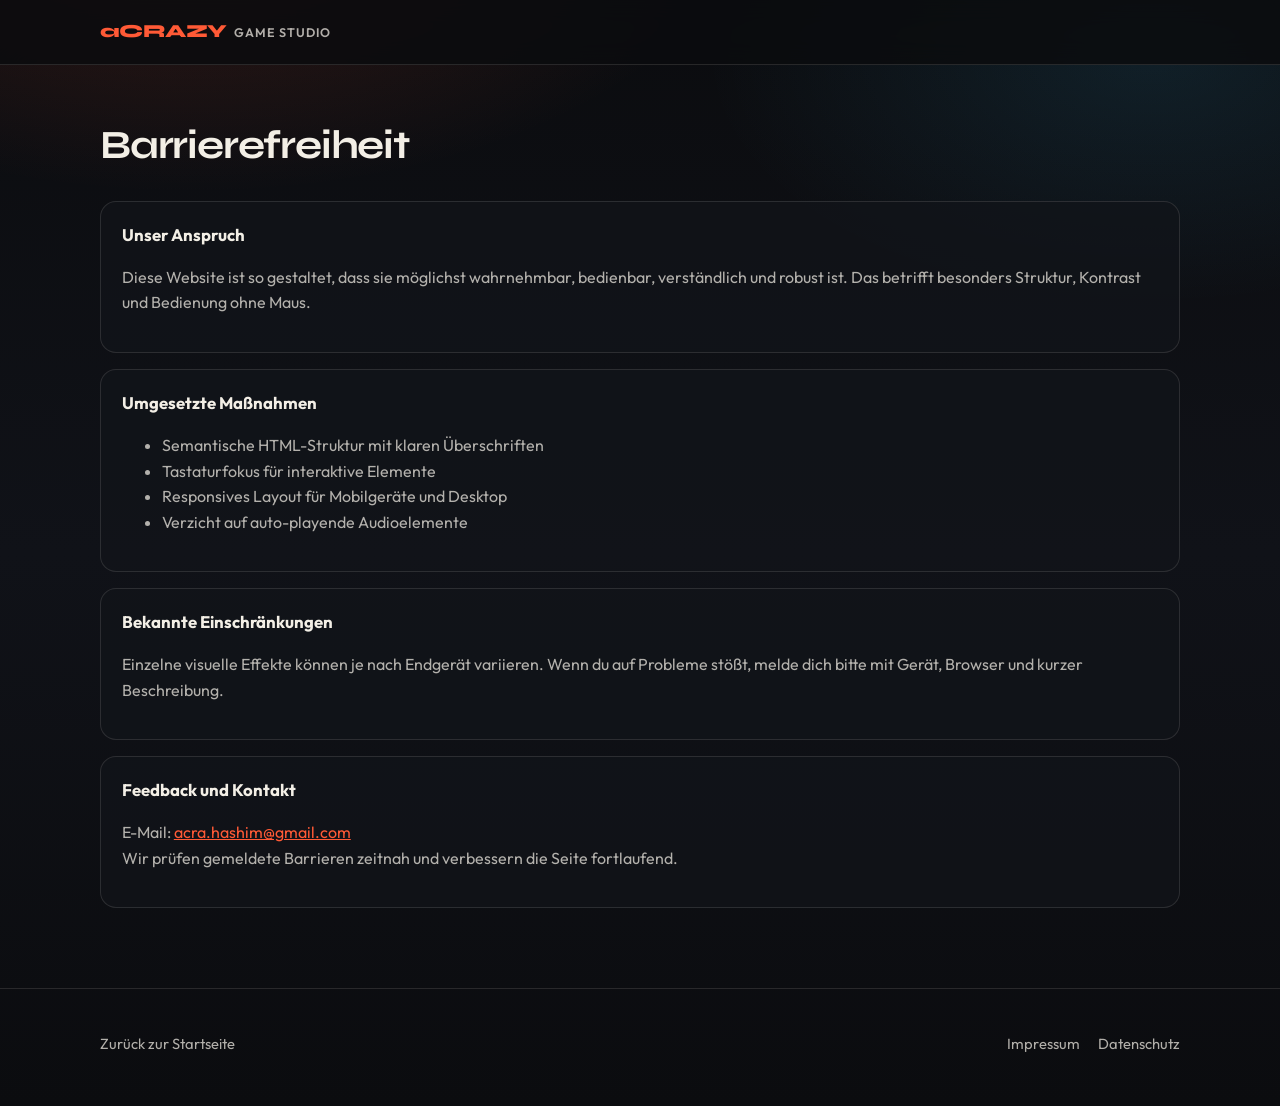
==== commit 02292791: "Add files via upload" ====
--- a/barrierefreiheit.html
+++ b/barrierefreiheit.html
@@ -5,31 +5,27 @@
     <meta name="viewport" content="width=device-width, initial-scale=1.0" />
     <meta
       name="description"
-      data-i18n-meta="metaDescAccess"
-      content="Barrierefreiheit der R-K8-Website: Maßnahmen, Grenzen und Kontakt für Feedback."
+      content="Barrierefreiheit der Website von aCRAZY Game Studio."
     />
-    <title data-i18n="metaTitleAccess">Barrierefreiheit — R-K8</title>
+    <title>Barrierefreiheit — aCRAZY Game Studio</title>
     <link rel="stylesheet" href="./styles.css" />
   </head>
   <body>
     <header class="site-header">
       <nav class="container nav">
-        <a class="brand" href="./index.html">
-          <span class="brand-mark">R-K8</span>
+        <a class="brand" href="./index.html" aria-label="aCRAZY Game Studio — Startseite">
+          <span class="brand-mark">aCRAZY</span>
+          <span class="brand-sub">Game Studio</span>
         </a>
-        <label class="lang-wrap">
-          <span data-i18n="langLabel">Sprache</span>
-          <select id="language-picker" aria-label="Sprache"></select>
-        </label>
       </nav>
     </header>
 
     <main class="container legal-main">
-      <h1 data-i18n="access">Barrierefreiheit</h1>
+      <h1>Barrierefreiheit</h1>
       <div class="legal-grid">
         <section class="legal-card">
-          <h2 data-i18n="a1t">Unser Anspruch</h2>
-          <p data-i18n="a1d">
+          <h2>Unser Anspruch</h2>
+          <p>
             Diese Website ist so gestaltet, dass sie möglichst wahrnehmbar,
             bedienbar, verständlich und robust ist. Das betrifft besonders
             Struktur, Kontrast und Bedienung ohne Maus.
@@ -37,30 +33,30 @@
         </section>
 
         <section class="legal-card">
-          <h2 data-i18n="a2t">Umgesetzte Maßnahmen</h2>
+          <h2>Umgesetzte Maßnahmen</h2>
           <ul>
-            <li data-i18n="a2l1">Semantische HTML-Struktur mit klaren Ueberschriften</li>
-            <li data-i18n="a2l2">Tastaturfokus für interaktive Elemente</li>
-            <li data-i18n="a2l3">Responsives Layout für Mobilgeräte und Desktop</li>
-            <li data-i18n="a2l4">Verzicht auf auto-playende Audioelemente</li>
+            <li>Semantische HTML-Struktur mit klaren Überschriften</li>
+            <li>Tastaturfokus für interaktive Elemente</li>
+            <li>Responsives Layout für Mobilgeräte und Desktop</li>
+            <li>Verzicht auf auto-playende Audioelemente</li>
           </ul>
         </section>
 
         <section class="legal-card">
-          <h2 data-i18n="a3t">Bekannte Einschränkungen</h2>
-          <p data-i18n="a3d">
-            Einzelne visuelle Effekte (Neon-Glows, Glas-Effekte) können je nach
-            Endgerät variieren. Wenn du auf Probleme stößt, melde dich bitte mit
-            Gerät, Browser und kurzer Beschreibung.
+          <h2>Bekannte Einschränkungen</h2>
+          <p>
+            Einzelne visuelle Effekte können je nach Endgerät variieren. Wenn du
+            auf Probleme stößt, melde dich bitte mit Gerät, Browser und kurzer
+            Beschreibung.
           </p>
         </section>
 
         <section class="legal-card">
-          <h2 data-i18n="a4t">Feedback und Kontakt</h2>
+          <h2>Feedback und Kontakt</h2>
           <p>
-            <span data-i18n="contactEmailLabel">E-Mail:</span>
+            E-Mail:
             <a href="mailto:acra.hashim@gmail.com">acra.hashim@gmail.com</a><br />
-            <span data-i18n="a4d">Wir prüfen gemeldete Barrieren zeitnah und verbessern die Seite fortlaufend.</span>
+            Wir prüfen gemeldete Barrieren zeitnah und verbessern die Seite fortlaufend.
           </p>
         </section>
       </div>
@@ -68,15 +64,12 @@
 
     <footer class="site-footer">
       <div class="container footer-grid">
-        <p><a href="./index.html" data-i18n="backHome">Zurück zur Startseite</a></p>
+        <p><a href="./index.html">Zurück zur Startseite</a></p>
         <nav aria-label="Rechtliches">
-          <a href="./impressum.html" data-i18n="imprint">Impressum</a>
-          <a href="./datenschutz.html" data-i18n="privacy">Datenschutz</a>
+          <a href="./impressum.html">Impressum</a>
+          <a href="./datenschutz.html">Datenschutz</a>
         </nav>
       </div>
     </footer>
-    <script src="./locale-packs.js"></script>
-    <script src="./marketing-i18n.js"></script>
-    <script src="./app.js"></script>
   </body>
 </html>
--- a/styles.css
+++ b/styles.css
@@ -1,30 +1,22 @@
-@import url("https://fonts.googleapis.com/css2?family=M+PLUS+Rounded+1c:wght@400;500;700;800&family=Syne:wght@600;700;800&display=swap");
+@import url("https://fonts.googleapis.com/css2?family=Outfit:wght@400;500;600;700&family=Syne:wght@700;800&display=swap");
 
 :root {
-  /* Match ArcadeTheme — anime cel neon */
-  --bg-top: #06040f;
-  --bg-mid: #0c0618;
-  --bg-bottom: #140a22;
-  --surface: rgba(14, 10, 28, 0.55);
-  --surface-strong: rgba(18, 12, 34, 0.82);
-  --surface-border: rgba(255, 255, 255, 0.12);
-  --text: #f6f8ff;
-  --text-muted: rgba(232, 236, 255, 0.72);
-  --cyan: #14e6fa;
-  --cyan-soft: rgba(20, 230, 250, 0.14);
-  --cyan-glow: rgba(20, 230, 250, 0.35);
-  --magenta: #ff387a;
-  --magenta-soft: rgba(255, 56, 122, 0.14);
-  --magenta-glow: rgba(255, 56, 122, 0.3);
-  --yellow: #ffe566;
-  --green: #4dff88;
-  --focus: #a7f6ff;
+  --bg: #0b0c0f;
+  --bg-elevated: #12141a;
+  --ink: #f3efe6;
+  --muted: rgba(243, 239, 230, 0.72);
+  --line: rgba(243, 239, 230, 0.12);
+  --accent: #ff5a36;
+  --accent-soft: rgba(255, 90, 54, 0.16);
+  --leaf: #c4a574;
+  --leaf-soft: rgba(196, 165, 116, 0.18);
+  --arcade: #3ec7ff;
+  --arcade-soft: rgba(62, 199, 255, 0.14);
+  --focus: #ffe8a3;
   --font-display: "Syne", "Avenir Next", system-ui, sans-serif;
-  --font-body: "M PLUS Rounded 1c", "Avenir Next", system-ui, sans-serif;
-  --link-legal: #f6f0ff;
-  --link-legal-hover: #ffffff;
-  --radius: 0.85rem;
-  --ease-out: cubic-bezier(0.22, 1, 0.36, 1);
+  --font-body: "Outfit", "Avenir Next", system-ui, sans-serif;
+  --radius: 1rem;
+  --ease: cubic-bezier(0.22, 1, 0.36, 1);
 }
 
 *,
@@ -48,37 +40,29 @@
 
 body {
   font-family: var(--font-body);
-  color: var(--text);
+  color: var(--ink);
   background:
-    radial-gradient(ellipse 80% 50% at 50% -8%, rgba(20, 230, 250, 0.16), transparent 55%),
-    radial-gradient(circle at 88% 12%, rgba(255, 56, 122, 0.14), transparent 40%),
-    radial-gradient(circle at 8% 70%, rgba(20, 230, 250, 0.08), transparent 42%),
-    linear-gradient(180deg, var(--bg-top) 0%, var(--bg-mid) 45%, var(--bg-bottom) 100%);
+    radial-gradient(ellipse 80% 50% at 15% -10%, rgba(255, 90, 54, 0.18), transparent 55%),
+    radial-gradient(ellipse 70% 45% at 90% 5%, rgba(62, 199, 255, 0.1), transparent 50%),
+    linear-gradient(180deg, #0b0c0f 0%, #101218 50%, #0b0c0f 100%);
   line-height: 1.6;
   min-height: 100vh;
-  letter-spacing: 0.01em;
-}
-
-body::before {
-  content: "";
+}
+
+.studio-grain {
   position: fixed;
   inset: 0;
   pointer-events: none;
   z-index: 0;
-  opacity: 0.035;
-  background-image: repeating-linear-gradient(
-    0deg,
-    transparent,
-    transparent 3px,
-    rgba(255, 255, 255, 0.45) 3px,
-    rgba(255, 255, 255, 0.45) 4px
-  );
+  opacity: 0.04;
+  background-image: radial-gradient(circle, rgba(255, 255, 255, 0.8) 0.6px, transparent 0.8px);
+  background-size: 5px 5px;
 }
 
 .container {
   position: relative;
   z-index: 1;
-  width: min(1120px, 92%);
+  width: min(1080px, 92%);
   margin: 0 auto;
 }
 
@@ -90,20 +74,20 @@
 .skip-link:focus {
   left: 1rem;
   top: 1rem;
+  z-index: 1000;
   background: #000;
   color: #fff;
   padding: 0.6rem 0.9rem;
   border-radius: 0.5rem;
-  z-index: 1000;
 }
 
 .site-header {
   position: sticky;
   top: 0;
-  background: rgba(6, 4, 15, 0.78);
-  border-bottom: 1px solid rgba(20, 230, 250, 0.12);
-  box-shadow: 0 8px 28px rgba(0, 0, 0, 0.28);
-  z-index: 20;
+  z-index: 50;
+  background: rgba(11, 12, 15, 0.86);
+  backdrop-filter: blur(12px);
+  border-bottom: 1px solid var(--line);
 }
 
 .nav {
@@ -111,679 +95,443 @@
   align-items: center;
   justify-content: space-between;
   gap: 1rem;
-  padding: 0.9rem 0;
+  min-height: 4rem;
 }
 
 .brand {
   display: inline-flex;
-  align-items: center;
-  color: var(--text);
+  align-items: baseline;
+  gap: 0.45rem;
   text-decoration: none;
+  color: var(--ink);
 }
 
 .brand-mark {
   font-family: var(--font-display);
   font-weight: 800;
-  font-size: 1.35rem;
+  font-size: 1.15rem;
+  letter-spacing: -0.03em;
+  color: var(--accent);
+}
+
+.brand-sub {
+  font-size: 0.78rem;
+  font-weight: 600;
   letter-spacing: 0.08em;
-  background: linear-gradient(120deg, #ffffff 0%, var(--cyan) 48%, var(--magenta) 100%);
-  -webkit-background-clip: text;
-  background-clip: text;
-  color: transparent;
+  text-transform: uppercase;
+  color: var(--muted);
 }
 
 .nav-links {
+  display: flex;
+  gap: 1.25rem;
   list-style: none;
-  display: flex;
   margin: 0;
   padding: 0;
-  gap: 0.35rem 1.1rem;
-  flex-wrap: wrap;
 }
 
 .nav-links a {
-  color: var(--text-muted);
+  color: var(--muted);
   text-decoration: none;
-  font-size: 0.9rem;
-  font-weight: 700;
-  letter-spacing: 0.02em;
-  transition: color 0.2s var(--ease-out);
-}
-
-.nav-links a:hover {
-  color: var(--cyan);
+  font-size: 0.95rem;
+  font-weight: 500;
+}
+
+.nav-links a:hover,
+.nav-links a:focus-visible {
+  color: var(--ink);
 }
 
 .lang-wrap {
   display: inline-flex;
   align-items: center;
-  gap: 0.5rem;
-  color: var(--text-muted);
+  gap: 0.4rem;
+  color: var(--muted);
   font-size: 0.85rem;
 }
 
 .lang-wrap select {
-  background: rgba(255, 255, 255, 0.05);
-  color: var(--text);
-  border: 1px solid rgba(20, 230, 250, 0.28);
-  border-radius: 0.55rem;
-  padding: 0.4rem 0.7rem;
-  font-family: var(--font-body);
-}
-
-/* —— Hero: one composition, brand first —— */
-.hero--anime {
+  background: var(--bg-elevated);
+  color: var(--ink);
+  border: 1px solid var(--line);
+  border-radius: 0.5rem;
+  padding: 0.35rem 0.5rem;
+}
+
+.hero {
   position: relative;
-  min-height: min(92vh, 760px);
+  min-height: min(92vh, 820px);
   display: flex;
   align-items: flex-end;
-  padding: 0 0 4.5rem;
+  padding: 5.5rem 0 4.5rem;
   overflow: hidden;
 }
 
-.hero-bg {
+.hero-studio-bg {
   position: absolute;
   inset: 0;
   z-index: 0;
-  background:
-    radial-gradient(ellipse 70% 55% at 50% 100%, rgba(255, 56, 122, 0.22), transparent 60%),
-    radial-gradient(circle at 30% 40%, rgba(20, 230, 250, 0.12), transparent 45%),
-    linear-gradient(180deg, rgba(6, 4, 15, 0.15) 0%, rgba(6, 4, 15, 0.85) 100%);
-}
-
-.hero-glow {
+}
+
+.hero-orb {
   position: absolute;
   border-radius: 50%;
-  filter: blur(48px);
-  pointer-events: none;
-}
-
-.hero-glow--cyan {
-  width: 42%;
-  height: 40%;
-  top: 18%;
-  left: 22%;
-  background: rgba(20, 230, 250, 0.28);
-  animation: heroPulse 6.5s ease-in-out infinite;
-}
-
-.hero-glow--magenta {
-  width: 38%;
-  height: 36%;
-  bottom: 12%;
-  right: 14%;
-  background: rgba(255, 56, 122, 0.26);
-  animation: heroPulse 6.5s ease-in-out infinite 1.1s;
-}
-
-.hero-cel-grid {
+  filter: blur(40px);
+}
+
+.hero-orb--a {
+  width: 42vw;
+  height: 42vw;
+  max-width: 480px;
+  max-height: 480px;
+  left: -8%;
+  top: 10%;
+  background: rgba(255, 90, 54, 0.28);
+}
+
+.hero-orb--b {
+  width: 36vw;
+  height: 36vw;
+  max-width: 420px;
+  max-height: 420px;
+  right: -6%;
+  bottom: 8%;
+  background: rgba(62, 199, 255, 0.16);
+}
+
+.hero-mesh {
   position: absolute;
   inset: 0;
-  opacity: 0.12;
-  background-image:
-    linear-gradient(rgba(20, 230, 250, 0.35) 1px, transparent 1px),
-    linear-gradient(90deg, rgba(255, 56, 122, 0.25) 1px, transparent 1px);
-  background-size: 48px 48px;
-  mask-image: linear-gradient(180deg, transparent, #000 30%, #000 70%, transparent);
-  -webkit-mask-image: linear-gradient(180deg, transparent, #000 30%, #000 70%, transparent);
-  animation: gridDrift 22s linear infinite;
-}
-
-.hero-horizon {
-  position: absolute;
-  left: -12%;
-  right: -12%;
-  bottom: -22%;
-  height: 58%;
   background:
+    linear-gradient(180deg, transparent 35%, rgba(11, 12, 15, 0.55) 70%, rgba(11, 12, 15, 0.95) 100%),
     repeating-linear-gradient(
-      90deg,
+      -18deg,
       transparent,
-      transparent 36px,
-      rgba(20, 230, 250, 0.18) 36px,
-      rgba(20, 230, 250, 0.18) 37px
-    ),
-    repeating-linear-gradient(
-      0deg,
-      transparent,
-      transparent 30px,
-      rgba(255, 56, 122, 0.12) 30px,
-      rgba(255, 56, 122, 0.12) 31px
+      transparent 48px,
+      rgba(255, 255, 255, 0.015) 48px,
+      rgba(255, 255, 255, 0.015) 49px
     );
-  transform: perspective(480px) rotateX(58deg);
-  transform-origin: center top;
-  opacity: 0.5;
-  mask-image: linear-gradient(180deg, rgba(0, 0, 0, 0.9), transparent 90%);
-  -webkit-mask-image: linear-gradient(180deg, rgba(0, 0, 0, 0.9), transparent 90%);
-  pointer-events: none;
 }
 
 .hero-copy {
   position: relative;
-  z-index: 2;
-  max-width: 38rem;
-  padding-top: 6rem;
+  z-index: 1;
+  max-width: 42rem;
 }
 
 .hero-brand-signal {
-  margin: 0 0 0.35rem;
-  font-family: var(--font-display);
+  margin: 0 0 0.85rem;
+  font-family: var(--font-display);
+  font-size: clamp(2.4rem, 8vw, 4.6rem);
   font-weight: 800;
-  font-size: clamp(3.6rem, 14vw, 7.2rem);
-  line-height: 0.92;
-  letter-spacing: 0.04em;
-  background: linear-gradient(115deg, #fff 8%, var(--cyan) 45%, var(--magenta) 92%);
-  -webkit-background-clip: text;
-  background-clip: text;
-  color: transparent;
-  text-shadow: 0 0 40px rgba(20, 230, 250, 0.25);
-  animation: brandIn 0.9s var(--ease-out) both;
-}
-
-.eyebrow {
-  margin: 0 0 0.65rem;
-  font-size: 0.78rem;
-  font-weight: 800;
-  letter-spacing: 0.18em;
-  text-transform: uppercase;
-  color: var(--cyan);
-  animation: fadeUp 0.7s var(--ease-out) 0.12s both;
-}
-
-.hero-copy h1 {
-  margin: 0 0 0.85rem;
-  font-family: var(--font-display);
-  font-weight: 800;
+  letter-spacing: -0.045em;
+  line-height: 0.95;
+  color: var(--ink);
+}
+
+.hero h1 {
+  margin: 0 0 1rem;
+  font-family: var(--font-display);
   font-size: clamp(1.55rem, 4.2vw, 2.35rem);
+  font-weight: 700;
+  letter-spacing: -0.03em;
   line-height: 1.15;
-  color: var(--text);
-  animation: fadeUp 0.7s var(--ease-out) 0.2s both;
-}
-
-.lead {
-  margin: 0 0 1.4rem;
-  color: var(--text-muted);
-  font-size: 1.05rem;
-  max-width: 36ch;
-  animation: fadeUp 0.7s var(--ease-out) 0.28s both;
+}
+
+.lead,
+.section-lead {
+  margin: 0;
+  color: var(--muted);
+  font-size: 1.08rem;
+  max-width: 36rem;
 }
 
 .cta-row {
   display: flex;
   flex-wrap: wrap;
   gap: 0.75rem;
-  animation: fadeUp 0.7s var(--ease-out) 0.36s both;
+  margin-top: 1.75rem;
 }
 
 .btn {
   display: inline-flex;
   align-items: center;
   justify-content: center;
-  padding: 0.72rem 1.25rem;
-  border-radius: 0.7rem;
-  font-family: var(--font-body);
-  font-weight: 800;
-  font-size: 0.92rem;
+  padding: 0.85rem 1.25rem;
+  border-radius: 999px;
   text-decoration: none;
+  font-weight: 650;
+  font-size: 0.98rem;
   border: 1px solid transparent;
-  transition: transform 0.2s var(--ease-out), box-shadow 0.2s var(--ease-out), background 0.2s;
+  transition: transform 0.2s var(--ease), background 0.2s ease, border-color 0.2s ease;
+}
+
+.btn:hover {
+  transform: translateY(-1px);
 }
 
 .btn-primary {
-  background: linear-gradient(135deg, var(--cyan), #0bb8d4);
-  color: #041018;
-  box-shadow: 0 0 24px rgba(20, 230, 250, 0.28);
-}
-
-.btn-primary:hover {
-  transform: translateY(-2px);
-  box-shadow: 0 0 32px rgba(20, 230, 250, 0.4);
+  background: var(--accent);
+  color: #140804;
 }
 
 .btn-secondary {
   background: transparent;
-  color: var(--text);
-  border-color: rgba(255, 56, 122, 0.45);
+  color: var(--ink);
+  border-color: var(--line);
 }
 
 .btn-secondary:hover {
-  border-color: var(--magenta);
-  background: rgba(255, 56, 122, 0.1);
-  transform: translateY(-2px);
+  border-color: rgba(243, 239, 230, 0.35);
 }
 
 .section {
-  padding: 3.75rem 0;
+  padding: 5rem 0;
 }
 
 .section.alt {
-  background: linear-gradient(180deg, rgba(20, 230, 250, 0.03), rgba(255, 56, 122, 0.04));
-  border-block: 1px solid rgba(255, 255, 255, 0.05);
+  border-top: 1px solid var(--line);
+  background: rgba(255, 255, 255, 0.015);
 }
 
 .section-header {
-  margin-bottom: 1.75rem;
+  margin-bottom: 2.5rem;
+  max-width: 40rem;
+}
+
+.section-tag {
+  margin: 0 0 0.55rem;
+  font-size: 0.78rem;
+  font-weight: 700;
+  letter-spacing: 0.12em;
+  text-transform: uppercase;
+  color: var(--accent);
+}
+
+.section-header h2,
+.privacy-band-copy h2 {
+  margin: 0 0 0.75rem;
+  font-family: var(--font-display);
+  font-size: clamp(1.7rem, 3.5vw, 2.4rem);
+  letter-spacing: -0.03em;
+  line-height: 1.15;
+}
+
+.app-stack {
+  display: grid;
+  gap: 1.5rem;
+}
+
+.app-feature {
+  display: grid;
+  grid-template-columns: 1.2fr 0.8fr;
+  gap: 0;
+  border: 1px solid var(--line);
+  border-radius: calc(var(--radius) + 4px);
+  overflow: hidden;
+  background: rgba(18, 20, 26, 0.85);
+}
+
+.app-feature-copy {
+  padding: 1.75rem 1.6rem;
+}
+
+.app-kicker {
+  margin: 0 0 0.4rem;
+  font-size: 0.78rem;
+  font-weight: 700;
+  letter-spacing: 0.1em;
+  text-transform: uppercase;
+  color: var(--muted);
+}
+
+.app-feature h3 {
+  margin: 0 0 0.75rem;
+  font-family: var(--font-display);
+  font-size: 1.85rem;
+  letter-spacing: -0.03em;
+}
+
+.app-feature p {
+  margin: 0;
+  color: var(--muted);
+}
+
+.app-points {
+  margin: 1.1rem 0 0;
+  padding-left: 1.1rem;
+  color: var(--ink);
+}
+
+.app-points li {
+  margin-bottom: 0.35rem;
+}
+
+.app-links {
+  display: flex;
+  flex-wrap: wrap;
+  gap: 1rem;
+  margin-top: 1.35rem;
+}
+
+.text-link {
+  color: var(--accent);
+  font-weight: 600;
+  text-decoration: none;
+}
+
+.text-link:hover {
+  text-decoration: underline;
+}
+
+.app-feature-visual {
+  min-height: 220px;
+  display: flex;
+  flex-direction: column;
+  justify-content: flex-end;
+  padding: 1.5rem;
+  background:
+    radial-gradient(circle at 30% 20%, rgba(62, 199, 255, 0.35), transparent 45%),
+    radial-gradient(circle at 80% 80%, rgba(255, 90, 54, 0.28), transparent 40%),
+    linear-gradient(160deg, #101820, #1a0f18 70%);
+}
+
+.app-feature-visual--leaf {
+  background:
+    radial-gradient(circle at 40% 30%, rgba(196, 165, 116, 0.4), transparent 50%),
+    radial-gradient(circle at 70% 80%, rgba(90, 120, 70, 0.25), transparent 45%),
+    linear-gradient(160deg, #16120e, #0e1210 75%);
+}
+
+.visual-label {
+  font-family: var(--font-display);
+  font-size: 1.6rem;
+  font-weight: 800;
+  letter-spacing: -0.03em;
+}
+
+.visual-hint {
+  margin-top: 0.25rem;
+  color: var(--muted);
+  font-size: 0.9rem;
+}
+
+.section--privacy {
+  padding-top: 2rem;
+}
+
+.privacy-band {
+  border: 1px solid var(--line);
+  border-radius: calc(var(--radius) + 6px);
+  padding: clamp(1.6rem, 4vw, 2.5rem);
+  background:
+    linear-gradient(135deg, var(--accent-soft), transparent 55%),
+    rgba(18, 20, 26, 0.9);
+}
+
+.privacy-band-copy p {
+  margin: 0;
+  color: var(--muted);
   max-width: 42rem;
 }
 
-.section-tag {
-  margin: 0 0 0.4rem;
-  font-size: 0.72rem;
-  font-weight: 800;
-  letter-spacing: 0.16em;
-  text-transform: uppercase;
-  color: var(--magenta);
-}
-
-.section-header h2 {
-  margin: 0 0 0.55rem;
-  font-family: var(--font-display);
-  font-size: clamp(1.55rem, 3.5vw, 2.1rem);
-  font-weight: 800;
-  line-height: 1.15;
-}
-
-.section-lead {
-  margin: 0;
-  color: var(--text-muted);
-  font-size: 1.02rem;
-}
-
-.cabinet-rail,
-.shop-grid {
-  display: grid;
-  gap: 0.9rem;
-}
-
-.cabinet-rail {
-  grid-template-columns: repeat(3, minmax(0, 1fr));
-}
-
-.shop-grid {
-  grid-template-columns: repeat(3, minmax(0, 1fr));
-}
-
-.cel-panel {
-  position: relative;
-  padding: 1.15rem 1.2rem 1.25rem;
-  border: 1.5px solid rgba(255, 255, 255, 0.14);
-  border-radius: var(--radius);
-  background:
-    linear-gradient(160deg, rgba(255, 255, 255, 0.05), transparent 42%),
-    var(--surface);
-  overflow: hidden;
-}
-
-.cel-panel::before {
-  content: "";
-  position: absolute;
-  top: 0;
-  left: 0;
-  right: 0;
-  height: 2px;
-  background: linear-gradient(90deg, transparent, var(--cyan), var(--magenta), transparent);
-  opacity: 0.7;
-}
-
-.cel-panel.cyan {
-  border-color: rgba(20, 230, 250, 0.28);
-}
-.cel-panel.magenta {
-  border-color: rgba(255, 56, 122, 0.28);
-}
-.cel-panel.yellow {
-  border-color: rgba(255, 229, 102, 0.24);
-}
-
-.cel-kicker {
-  margin: 0 0 0.35rem;
-  font-size: 0.68rem;
-  font-weight: 800;
-  letter-spacing: 0.14em;
-  text-transform: uppercase;
-  color: var(--cyan);
-}
-
-.cel-panel.magenta .cel-kicker {
-  color: var(--magenta);
-}
-
-.cel-panel.yellow .cel-kicker {
-  color: var(--yellow);
-}
-
-.cel-panel h3 {
-  margin: 0 0 0.45rem;
-  font-family: var(--font-display);
-  font-size: 1.12rem;
-  font-weight: 800;
-}
-
-.cel-panel p {
-  margin: 0;
-  color: var(--text-muted);
-  font-size: 0.92rem;
-}
-
-.feature-strip {
-  display: grid;
-  grid-template-columns: repeat(3, minmax(0, 1fr));
-  gap: 1.5rem 2rem;
-  padding: 0.25rem 0;
-}
-
-.feature-strip h3 {
-  margin: 0 0 0.4rem;
-  font-family: var(--font-display);
-  font-size: 1.05rem;
-  font-weight: 800;
-}
-
-.feature-strip p {
-  margin: 0;
-  color: var(--text-muted);
-  font-size: 0.94rem;
-}
-
-.steps {
-  display: grid;
-  grid-template-columns: repeat(2, minmax(0, 1fr));
-  gap: 0.9rem;
-}
-
-.step {
-  padding: 1.1rem 1.15rem;
-  border-left: 3px solid var(--cyan);
-  background: var(--surface);
-  border-radius: 0 var(--radius) var(--radius) 0;
-}
-
-.step:nth-child(even) {
-  border-left-color: var(--magenta);
-}
-
-.step h3 {
-  margin: 0 0 0.4rem;
-  font-family: var(--font-display);
-  font-size: 1.02rem;
-  font-weight: 800;
-}
-
-.step p {
-  margin: 0;
-  color: var(--text-muted);
-  font-size: 0.92rem;
-}
-
-.support-banner {
-  margin-top: 1.75rem;
-  padding: 1.25rem 1.35rem;
-  border-radius: var(--radius);
-  border: 1px solid rgba(20, 230, 250, 0.22);
-  background: linear-gradient(135deg, rgba(20, 230, 250, 0.07), rgba(255, 56, 122, 0.08));
+.studio-meta {
   display: flex;
   flex-wrap: wrap;
-  align-items: center;
-  justify-content: space-between;
-  gap: 0.95rem;
-}
-
-.support-banner p {
-  margin: 0;
-  color: var(--text-muted);
-  max-width: 52ch;
+  gap: 0.75rem;
 }
 
 .site-footer {
-  border-top: 1px solid rgba(20, 230, 250, 0.1);
-  margin-top: 2rem;
-  background: rgba(5, 2, 14, 0.55);
+  border-top: 1px solid var(--line);
+  padding: 1.75rem 0 2.25rem;
+  margin-top: 1rem;
 }
 
 .footer-grid {
   display: flex;
+  flex-wrap: wrap;
+  gap: 1rem;
   justify-content: space-between;
   align-items: center;
-  gap: 1rem;
-  padding: 1.4rem 0 1.8rem;
+  color: var(--muted);
+  font-size: 0.92rem;
 }
 
 .footer-grid nav {
   display: flex;
-  gap: 0.85rem 1.15rem;
   flex-wrap: wrap;
+  gap: 0.85rem 1.1rem;
 }
 
 .footer-grid a {
-  color: var(--text-muted);
+  color: var(--muted);
   text-decoration: none;
-  font-size: 0.9rem;
 }
 
 .footer-grid a:hover {
-  color: var(--cyan);
-}
-
-/* Legacy card helpers (legal / older blocks) */
-.card {
-  padding: 1.1rem;
-  border-radius: var(--radius);
-  border: 1px solid var(--surface-border);
-  background: var(--surface);
-}
-
-.card h3 {
-  margin: 0 0 0.4rem;
-  font-family: var(--font-display);
-}
-
-.card p {
-  margin: 0;
-  color: var(--text-muted);
-  font-size: 0.94rem;
-}
-
+  color: var(--ink);
+}
+
+/* Legal pages */
 .legal-main {
-  padding: 2.6rem 0 3.4rem;
+  padding: 3rem 0 4rem;
 }
 
 .legal-main h1 {
-  margin-bottom: 1.2rem;
-  color: var(--text);
-  font-family: var(--font-display);
+  font-family: var(--font-display);
+  font-size: clamp(1.8rem, 4vw, 2.5rem);
+  letter-spacing: -0.03em;
+  margin: 0 0 1.5rem;
+}
+
+.legal-meta {
+  color: var(--muted);
+  margin-bottom: 1.5rem;
 }
 
 .legal-grid {
   display: grid;
-  gap: 0.95rem;
-}
-
-.legal-meta {
-  color: var(--text-muted);
-  font-size: 0.92rem;
-  margin: -0.35rem 0 1.35rem;
+  gap: 1rem;
 }
 
 .legal-card {
-  padding: 1.1rem 1.2rem;
+  border: 1px solid var(--line);
   border-radius: var(--radius);
-  border: 1px solid var(--surface-border);
-  background: var(--surface);
+  padding: 1.25rem 1.3rem;
+  background: rgba(18, 20, 26, 0.75);
 }
 
 .legal-card h2 {
-  margin: 0 0 0.5rem;
-  font-family: var(--font-display);
-  font-size: 1.1rem;
-}
-
-.legal-card p {
-  margin: 0;
-  color: var(--text-muted);
-}
-
-.legal-card ul {
-  margin: 0.35rem 0 0.65rem;
-  padding-left: 1.2rem;
-  color: var(--text-muted);
-}
-
+  margin: 0 0 0.6rem;
+  font-size: 1.05rem;
+}
+
+.legal-card p,
 .legal-card li {
-  margin-bottom: 0.45rem;
-}
-
-.legal-card a,
-.legal-links a,
-.legal-meta a {
-  color: var(--link-legal);
-  font-weight: 600;
-  text-decoration: underline;
-  text-decoration-thickness: 1.5px;
-  text-underline-offset: 0.2em;
-  text-decoration-color: rgba(255, 255, 255, 0.4);
-}
-
-.legal-card a:hover,
-.legal-links a:hover,
-.legal-meta a:hover {
-  color: var(--link-legal-hover);
-  text-decoration-color: var(--magenta);
-}
-
-.legal-links__sep {
-  color: var(--text-muted);
-  margin: 0 0.35rem;
-}
-
-a:focus-visible,
-button:focus-visible,
-select:focus-visible {
-  outline: 2px solid var(--focus);
-  outline-offset: 2px;
-  border-radius: 0.45rem;
-}
-
-@keyframes heroPulse {
-  0%,
-  100% {
-    opacity: 0.7;
-    transform: scale(1);
+  color: var(--muted);
+}
+
+.legal-card a {
+  color: var(--accent);
+}
+
+@media (max-width: 820px) {
+  .nav-links {
+    display: none;
   }
-  50% {
-    opacity: 1;
-    transform: scale(1.06);
-  }
-}
-
-@keyframes gridDrift {
-  from {
-    background-position: 0 0;
-  }
-  to {
-    background-position: 48px 48px;
-  }
-}
-
-@keyframes brandIn {
-  from {
-    opacity: 0;
-    transform: translateY(18px) scale(0.96);
-  }
-  to {
-    opacity: 1;
-    transform: none;
-  }
-}
-
-@keyframes fadeUp {
-  from {
-    opacity: 0;
-    transform: translateY(12px);
-  }
-  to {
-    opacity: 1;
-    transform: none;
-  }
-}
-
-@media (max-width: 960px) {
-  .cabinet-rail,
-  .shop-grid,
-  .feature-strip,
-  .steps {
+
+  .app-feature {
     grid-template-columns: 1fr;
   }
 
-  .hero--anime {
-    min-height: min(88vh, 640px);
-    padding-bottom: 3.2rem;
-  }
-
-  .hero-brand-signal {
-    font-size: clamp(3rem, 18vw, 4.8rem);
-  }
-}
-
-@media (max-width: 860px) {
-  .nav {
-    flex-direction: column;
+  .hero {
+    min-height: auto;
+    padding: 4.5rem 0 3.25rem;
     align-items: flex-start;
   }
 
-  .lang-wrap {
-    width: 100%;
-    justify-content: space-between;
-  }
-
-  .nav-links {
-    width: 100%;
-  }
-
-  .footer-grid {
-    flex-direction: column;
-    align-items: flex-start;
-  }
-}
-
-@media (max-width: 430px) {
-  .container {
-    width: min(1120px, 94%);
-  }
-
-  .cta-row {
-    width: 100%;
-  }
-
-  .btn {
-    width: 100%;
-    text-align: center;
-  }
-
-  .lang-wrap {
-    flex-direction: column;
-    align-items: flex-start;
-  }
-
-  .lang-wrap select {
-    width: 100%;
-  }
-}
-
-@media (min-width: 961px) {
-  .site-header {
-    backdrop-filter: blur(16px);
-    -webkit-backdrop-filter: blur(16px);
-  }
-}
-
-@media (max-width: 960px), (hover: none) and (pointer: coarse) {
-  .btn:hover {
-    transform: none;
-  }
-
-  .section {
-    content-visibility: auto;
-    contain-intrinsic-size: auto 420px;
+  .hero-brand-signal {
+    font-size: clamp(2rem, 11vw, 3.2rem);
   }
 }
 
@@ -792,21 +540,7 @@
     scroll-behavior: auto;
   }
 
-  .hero-glow,
-  .hero-cel-grid,
-  .hero-brand-signal,
-  .eyebrow,
-  .hero-copy h1,
-  .lead,
-  .cta-row {
-    animation: none !important;
+  .btn:hover {
+    transform: none;
   }
-
-  *,
-  *::before,
-  *::after {
-    animation-duration: 0.01ms !important;
-    animation-iteration-count: 1 !important;
-    transition-duration: 0.01ms !important;
-  }
-}
+}
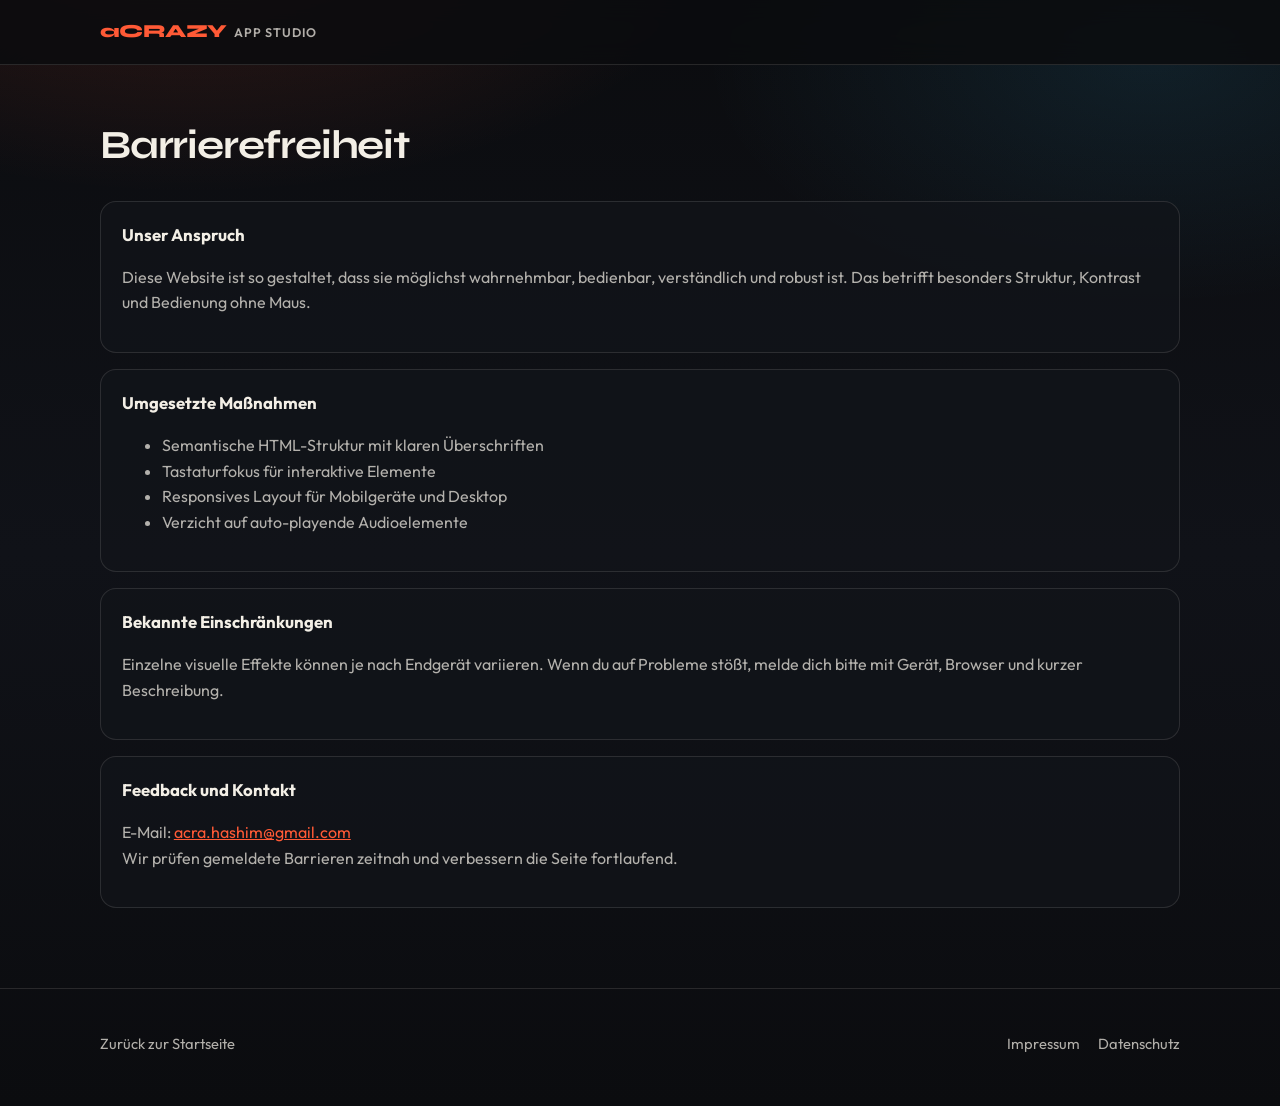
==== commit 42b087f4: "Add files via upload" ====
--- a/barrierefreiheit.html
+++ b/barrierefreiheit.html
@@ -5,17 +5,17 @@
     <meta name="viewport" content="width=device-width, initial-scale=1.0" />
     <meta
       name="description"
-      content="Barrierefreiheit der Website von aCRAZY Game Studio."
+      content="Barrierefreiheit der Website von aCRAZY App Studio."
     />
-    <title>Barrierefreiheit — aCRAZY Game Studio</title>
+    <title>Barrierefreiheit — aCRAZY App Studio</title>
     <link rel="stylesheet" href="./styles.css" />
   </head>
   <body>
     <header class="site-header">
       <nav class="container nav">
-        <a class="brand" href="./index.html" aria-label="aCRAZY Game Studio — Startseite">
+        <a class="brand" href="./index.html" aria-label="aCRAZY App Studio — Startseite">
           <span class="brand-mark">aCRAZY</span>
-          <span class="brand-sub">Game Studio</span>
+          <span class="brand-sub">App Studio</span>
         </a>
       </nav>
     </header>
--- a/styles.css
+++ b/styles.css
@@ -12,6 +12,8 @@
   --leaf-soft: rgba(196, 165, 116, 0.18);
   --arcade: #3ec7ff;
   --arcade-soft: rgba(62, 199, 255, 0.14);
+  --oops: #2f9e57;
+  --oops-soft: rgba(47, 158, 87, 0.18);
   --focus: #ffe8a3;
   --font-display: "Syne", "Avenir Next", system-ui, sans-serif;
   --font-body: "Outfit", "Avenir Next", system-ui, sans-serif;
@@ -403,6 +405,20 @@
     linear-gradient(160deg, #16120e, #0e1210 75%);
 }
 
+.app-feature-visual--oops {
+  background:
+    radial-gradient(circle at 35% 25%, rgba(47, 158, 87, 0.45), transparent 50%),
+    radial-gradient(circle at 75% 75%, rgba(244, 245, 243, 0.12), transparent 40%),
+    linear-gradient(160deg, #0f1612, #121a14 75%);
+}
+
+.app-feature-visual--oops .visual-label {
+  color: #6fd48f;
+  font-family: Georgia, "Times New Roman", serif;
+  font-style: italic;
+  font-weight: 400;
+}
+
 .visual-label {
   font-family: var(--font-display);
   font-size: 1.6rem;
